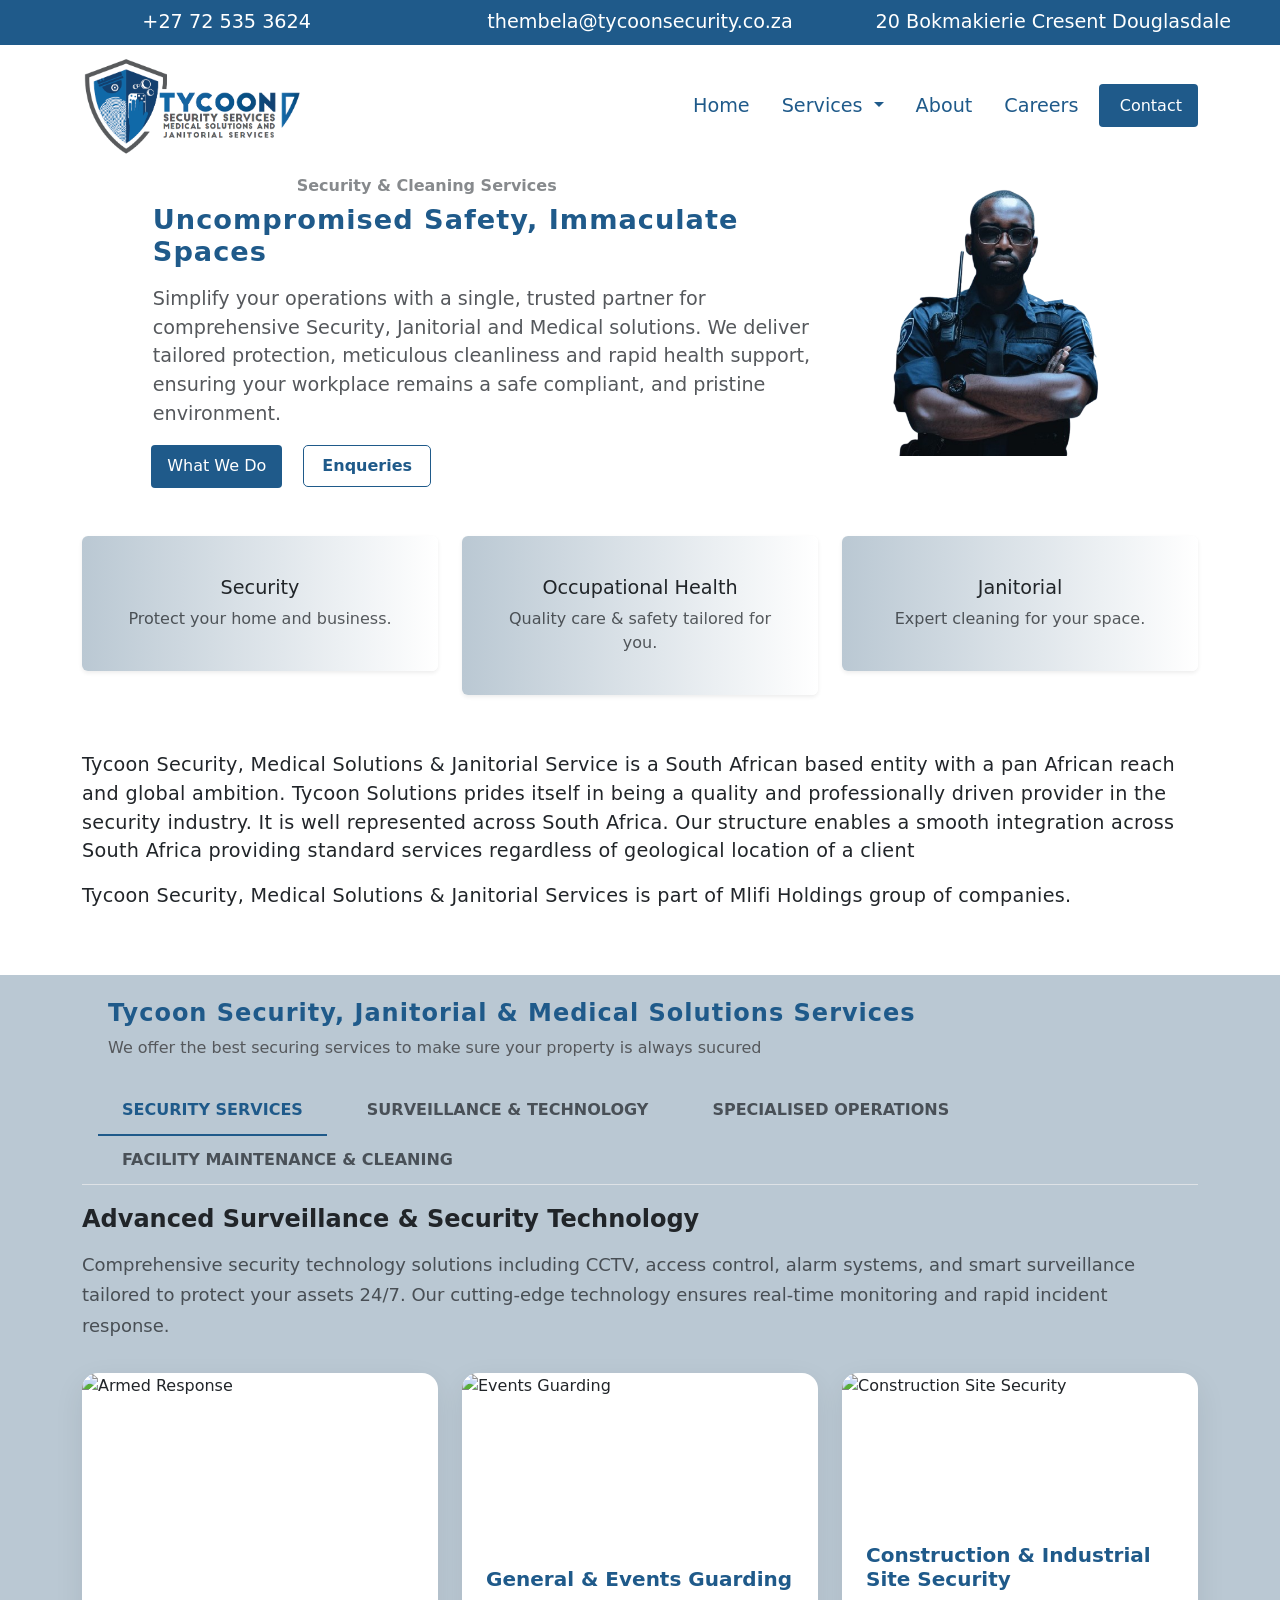
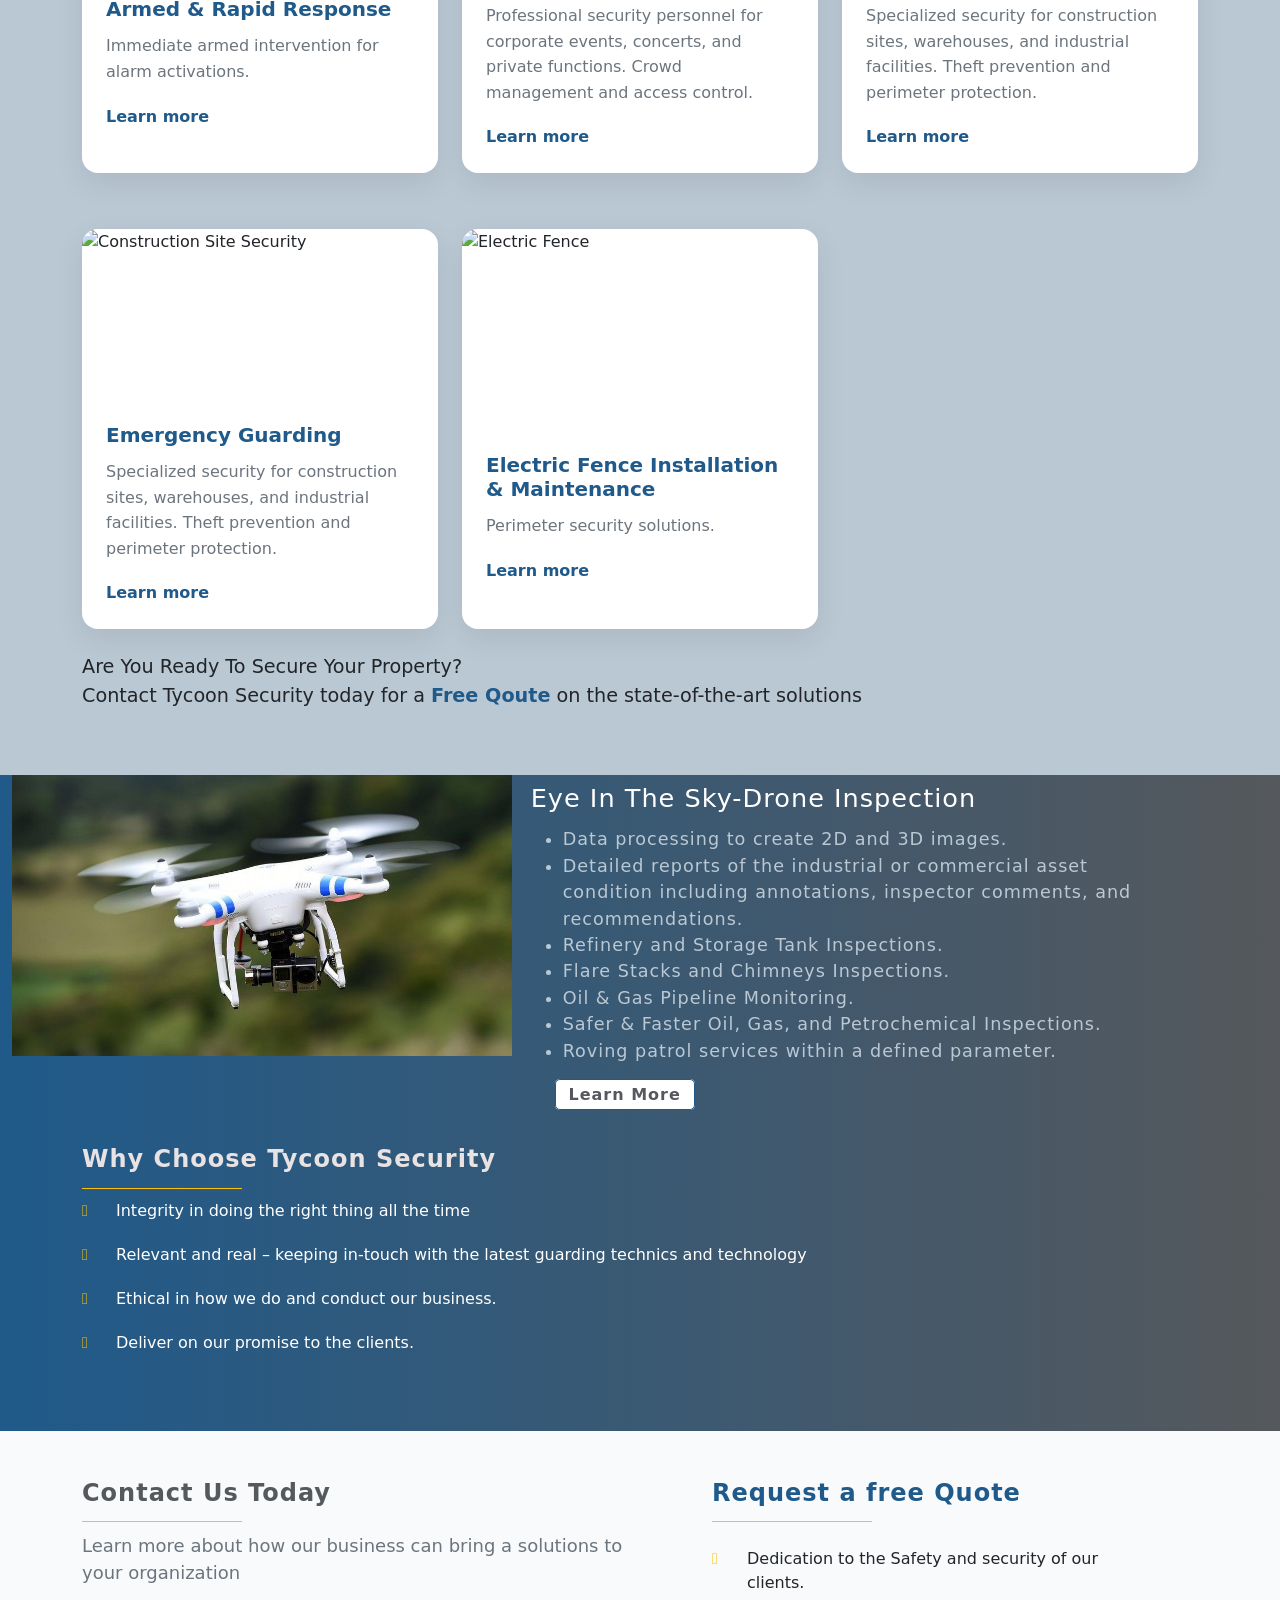
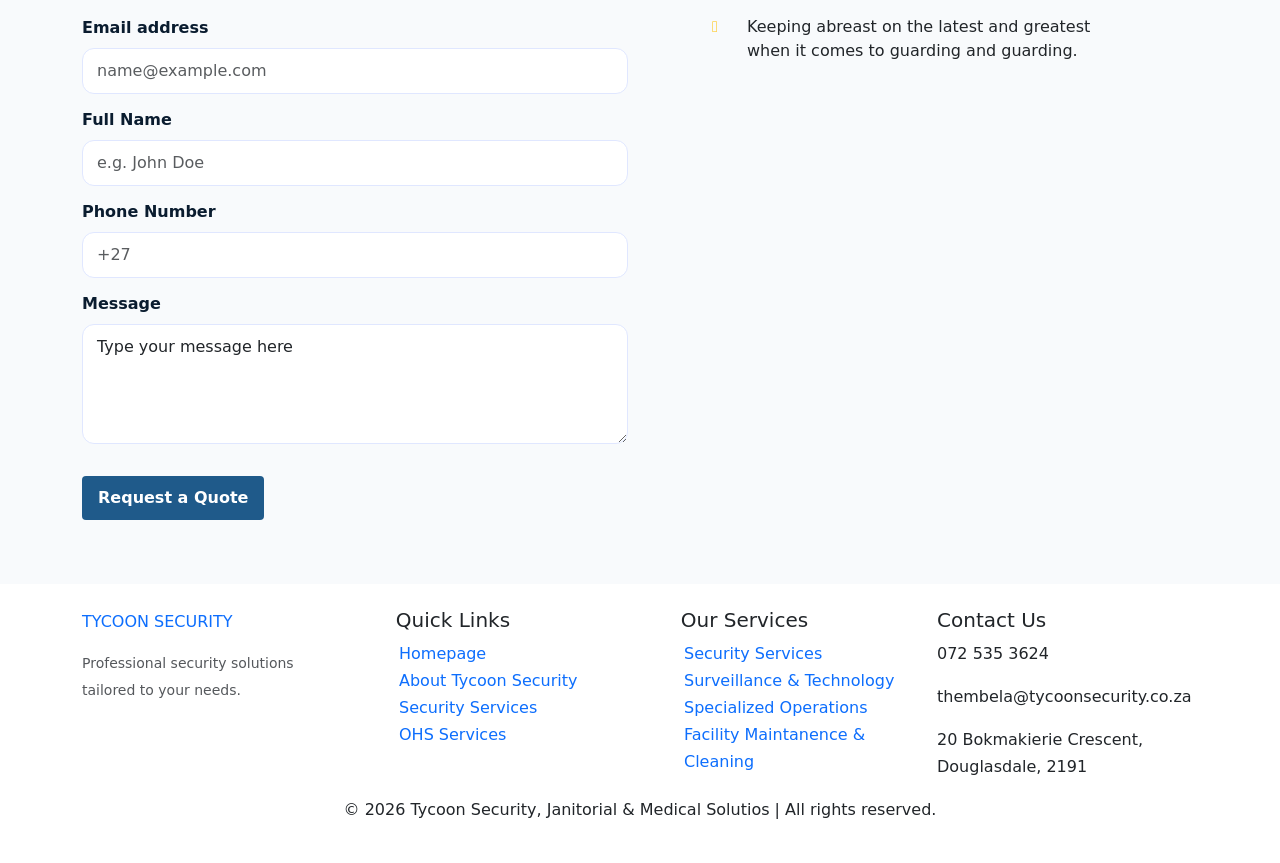
==== index.html @ 2587febc "replaced an icon" ====
<!DOCTYPE html>
<html lang="en">

<head>
    <meta charset="UTF-8">
    <meta name="viewport" content="width=device-width, initial-scale=1.0">
    <!-- BOOTSTRAP CDN -->
    <link href="https://cdn.jsdelivr.net/npm/bootstrap@5.3.8/dist/css/bootstrap.min.css" rel="stylesheet"
        integrity="sha384-sRIl4kxILFvY47J16cr9ZwB07vP4J8+LH7qKQnuqkuIAvNWLzeN8tE5YBujZqJLB" crossorigin="anonymous">
    <!-- FONTAWESOME CDN -->
    <script src="https://kit.fontawesome.com/f35d4106a4.js" crossorigin="anonymous"></script>
    <!-- CUSTOM CSS -->
    <link rel="stylesheet" href="./styles/index.css">
    <link rel="stylesheet" href="./styles/base.css">
    <!-- Favicon -->
    <link rel="icon" type="image/png" href="images/favicon.png">
    <!-- GOOGLE FONTS -->
    <link rel="preconnect" href="https://fonts.googleapis.com">
    <link rel="preconnect" href="https://fonts.gstatic.com" crossorigin>
    <!-- AOS Animation Library -->
    <link href="https://unpkg.com/aos@2.3.1/dist/aos.css" rel="stylesheet">
    <link
        href="https://fonts.googleapis.com/css2?family=Lobster&family=PT+Serif:ital,wght@0,400;0,700;1,400;1,700&family=Playfair+Display:ital,wght@0,400..900;1,400..900&display=swap"
        rel="stylesheet">
    <title>Tycoon Security, Janitorial and Medical Solutions</title>
</head>

<body>
    <!-- CONTACT SECTION -->
    <div class="banner container-fluid py-2 d-none d-md-block">
        <div class="row">
            <div class="col-md-4 contact-column fade-in-up">
                <div class="contact-icon">
                    <i class="fas fa-phone-alt"></i><a href="tel:+27725353624">+27 72 535 3624</a>
                </div>
            </div>

            <div class="col-md-4 contact-column fade-in-up">
                <div class="contact-icon">
                    <i class="fas fa-envelope"></i><a
                        href="mailto:thembela@tycoonsecurity.co.za">thembela@tycoonsecurity.co.za</a>
                </div>
            </div>

            <div class="col-md-4 contact-column fade-in-up">
                <div class="contact-icon">
                    <i class="fas fa-map-marker-alt"></i><a href="#location">20 Bokmakierie Cresent Douglasdale</a>
                </div>
            </div>
        </div>
    </div>

    <!-- Navigation Bar -->
    <nav class="navbar navbar-expand-lg navbar-light bg-white fade-in-up">
        <div class="container">

            <a class="navbar-brand" href="index.html" .323>
                <img src="Logo.png" alt="Company Logo" class="navbar-logo" width="220">
            </a>

            <button class="navbar-toggler" type="button" data-bs-toggle="collapse" data-bs-target="#navbarContent">
                <span class="navbar-toggler-icon"></span>
            </button>

            <div class="collapse navbar-collapse" id="navbarContent">
                <ul class="navbar-nav ms-auto mb-2 mb-lg-0">

                    <li class="nav-item">
                        <a class="nav-link active" href="index.html" style="color:  #1F5A8A;">Home</a>
                    </li>

                    <li class="nav-item dropdown">
                        <a class="nav-link dropdown-toggle" href="#" id="servicesDropdown" role="button"
                            data-bs-toggle="dropdown" aria-expanded="false">
                            Services
                        </a>
                        <ul class="dropdown-menu" aria-labelledby="servicesDropdown">
                            <li><a class="dropdown-item" href="#">Security Services</a></li>
                            <li><a class="dropdown-item" href="#">Surveillance & Technology</a></li>
                            <li><a class="dropdown-item" href="#">Specialized Operations</a></li>
                            <li><a class="dropdown-item" href="#">Facility Maintenance & Cleaning</a></li>
                        </ul>
                    </li>

                    <li class="nav-item">
                        <a class="nav-link" href="about_tycoon.html">About</a>
                    </li>

                    <li class="nav-item">
                        <a class="nav-link" href="careers.html">Careers &nbsp;</a>
                    </li>

                    <li class="nav-item">
                        <a class="btn btn-contact" href="contact.html">&nbsp;Contact</a>
                    </li>
                </ul>
            </div>
        </div>
    </nav>

    <div class="container-fluid hero-container py-2 fade-in-up">
        <div class="row">
            <div class="col-md-8">
                <h6 class="text-center" style="color: #878a8d; font-weight: bold;">Security & Cleaning Services</h6>
                <h1 class="intro">Uncompromised Safety, Immaculate Spaces</h1>
                <p class="hero-para">Simplify your operations with a single, trusted partner for
                    comprehensive
                    Security, Janitorial and
                    Medical solutions. We deliver tailored protection, meticulous cleanliness and rapid health
                    support,
                    ensuring your workplace remains a safe compliant, and pristine environment.</p>
                <div class="hero-btns">
                    <button class="btn btn-contact" id="whatWeDoBtn">What We Do</button>
                    <button class="btn-enqueries" id="enquiriesBtn">Enqueries</button>
                </div>
            </div>
            <div class="col-md-4 hero-img">
                <img src="assets/Security_Guard_2-removebg-preview.png" alt="" width="280">
            </div>
        </div>
    </div>

    <div class="container py-2 fade-in-up">
        <div class="row g-4">

            <!-- Column 1: Security Card -->
            <div class="col-md-4">
                <div class="card text-center p-4 shadow-sm border-0">
                    <div class="card-body">
                        <i class="fas fa-shield-alt fa-1x mb-3"></i>
                        <h4 class="card-title">Security</h4>
                        <p class="card-text text-muted">Protect your home and business.</p>
                    </div>
                </div>
            </div>

            <!-- Column 2: Medical Solutions Card -->
            <div class="col-md-4">
                <div class="card text-center p-4 shadow-sm border-0">
                    <div class="card-body">
                        <i class="fa-solid fa-helmet-safety fa-1x mb-3"></i>
                        <!-- <i class="fas fa-heartbeat fa-1x mb-3"></i> -->
                        <h4 class="card-title">Occupational Health</h4>
                        <p class="card-text text-muted">Quality care & safety tailored for you.</p>
                    </div>
                </div>
            </div>

            <!-- Column 3: Janitorial Card -->
            <div class="col-md-4">
                <div class="card text-center p-4 shadow-sm border-0">
                    <div class="card-body">
                        <i class="fas fa-broom fa-1x mb-3"></i>
                        <h4 class="card-title">Janitorial</h4>
                        <p class="card-text text-muted">Expert cleaning for your space.</p>
                    </div>
                </div>
            </div>
        </div>
    </div>

    <div class="container py-5" data-aos="fade-up" data-aos-delay="100">
        <div class="row">
            <div class="col-md-12">
                <p class="about-tycoon">Tycoon Security, Medical Solutions & Janitorial Service is a South African based
                    entity with a pan African reach and global ambition.
                    Tycoon Solutions prides itself in being a quality and professionally driven provider in the security
                    industry. It is well represented across South Africa. Our structure enables a smooth
                    integration across South Africa providing standard services regardless of geological location of a
                    client
                </p>
                <p class="about-tycoon">Tycoon Security, Medical Solutions & Janitorial Services is part of Mlifi
                    Holdings group of companies.
                </p>
            </div>
        </div>
    </div>

    <section class="container-fluid services py-4" id="services-section">
        <div class="row" data-aos="fade-up">
            <div class="col-md-12">
                <h2 class="service-heading">Tycoon Security, Janitorial & Medical Solutions Services</h2>
                <p class="service-para">We offer the best securing services to make sure your property is always sucured
                </p>
            </div>
        </div>

        <section class="services-section" data-aos="fade-up">
            <div class="container">

                <!-- Horizontal Tabs: 3 Sub-Service Categories -->
                <ul class="nav service-tabs" id="serviceTabs" role="tablist">
                    <li class="nav-item" role="presentation">
                        <button class="nav-link active" id="security-tab" data-bs-toggle="tab"
                            data-bs-target="#security" type="button" role="tab">
                            SECURITY SERVICES
                        </button>
                    </li>
                    <li class="nav-item" role="presentation">
                        <button class="nav-link" id="surveillance-tab" data-bs-toggle="tab"
                            data-bs-target="#surveillance" type="button" role="tab">
                            SURVEILLANCE & TECHNOLOGY
                        </button>
                    </li>
                    <li class="nav-item" role="presentation">
                        <button class="nav-link" id="specialised-tab" data-bs-toggle="tab" data-bs-target="#specialised"
                            type="button" role="tab">
                            SPECIALISED OPERATIONS
                        </button>
                    </li>
                    <li class="nav-item" role="presentation">
                        <button class="nav-link" id="facility-tab" data-bs-toggle="tab" data-bs-target="#facility"
                            type="button" role="tab">
                            FACILITY MAINTENANCE & CLEANING
                        </button>
                    </li>
                </ul>

                <!-- Tab Content -->
                <div class="tab-content" id="serviceTabContent">
                    <!-- SURVEILLANCE & TECHNOLOGY Tab (Active by default) -->
                    <div class="tab-pane fade show active" id="security" role="tabpanel">
                        <!-- General Description of the service category -->
                        <div class="category-description">
                            <h4 class="fw-bold mb-3">Advanced Surveillance & Security Technology</h4>
                            <p class="text-muted mb-0" style="font-size: 18px; line-height: 1.7;">
                                Comprehensive security technology solutions including CCTV, access control,
                                alarm systems, and smart surveillance tailored to protect your assets 24/7.
                                Our cutting-edge technology ensures real-time monitoring and rapid incident response.
                            </p>
                        </div>

                        <!-- 3 Service Cards (as shown in image) -->
                        <div class="row g-4">

                            <!-- Card 1: Armed & Rapid Response -->
                            <div class="col-lg-4 col-md-6">
                                <div class="card service-card">
                                    <div class="card-image-container">
                                        <img src="https://images.unsplash.com/photo-1748950363681-8f1eb9b416f7?q=80&w=387&auto=format&fit=crop&ixlib=rb-4.1.0&ixid=M3wxMjA3fDB8MHxwaG90by1wYWdlfHx8fGVufDB8fHx8fA%3D%3D"
                                            alt="Armed Response">
                                    </div>
                                    <div class="card-body">
                                        <h5 class="card-title">Armed & Rapid Response</h5>
                                        <p class="card-text">
                                            Immediate armed intervention for alarm activations.
                                        </p>
                                        <a href="#" class="learn-more">
                                            Learn more <i class="fas fa-arrow-right"></i>
                                        </a>
                                    </div>
                                </div>
                            </div>

                            <!-- Card 2: General & Events Guarding -->
                            <div class="col-lg-4 col-md-6">
                                <div class="card service-card">
                                    <div class="card-image-container">
                                        <img src="https://images.unsplash.com/photo-1652739758426-56a564265f9e?q=80&w=363&auto=format&fit=crop&ixlib=rb-4.1.0&ixid=M3wxMjA3fDB8MHxwaG90by1wYWdlfHx8fGVufDB8fHx8fA%3D%3D"
                                            alt="Events Guarding">
                                    </div>
                                    <div class="card-body">
                                        <h5 class="card-title">General & Events Guarding</h5>
                                        <p class="card-text">
                                            Professional security personnel for corporate events, concerts, and private
                                            functions.
                                            Crowd management and access control.
                                        </p>
                                        <a href="#" class="learn-more">
                                            Learn more <i class="fas fa-arrow-right"></i>
                                        </a>
                                    </div>
                                </div>
                            </div>

                            <!-- Card 3: Construction & Industrial Site Security -->
                            <div class="col-lg-4 col-md-6">
                                <div class="card service-card">
                                    <div class="card-image-container">
                                        <img src="https://images.unsplash.com/photo-1575261569688-399dd464cd13?q=80&w=387&auto=format&fit=crop&ixlib=rb-4.1.0&ixid=M3wxMjA3fDB8MHxwaG90by1wYWdlfHx8fGVufDB8fHx8fA%3D%3D"
                                            alt="Construction Site Security">
                                    </div>
                                    <div class="card-body">
                                        <h5 class="card-title">Construction & Industrial Site Security</h5>
                                        <p class="card-text">
                                            Specialized security for construction sites, warehouses, and industrial
                                            facilities.
                                            Theft prevention and perimeter protection.
                                        </p>
                                        <a href="#" class="learn-more">
                                            Learn more <i class="fas fa-arrow-right"></i>
                                        </a>
                                    </div>
                                </div>
                            </div>

                            <!-- Card 4: Emergency Guarding -->
                            <div class="col-lg-4 col-md-6">
                                <div class="card service-card">
                                    <div class="card-image-container">
                                        <img src="https://img.freepik.com/premium-photo/red-blue-light-flasher_220873-3074.jpg?semt=ais_hybrid&w=740&q=80"
                                            alt="Construction Site Security">
                                    </div>
                                    <div class="card-body">
                                        <h5 class="card-title">Emergency Guarding</h5>
                                        <p class="card-text">
                                            Specialized security for construction sites, warehouses, and industrial
                                            facilities.
                                            Theft prevention and perimeter protection.
                                        </p>
                                        <a href="#" class="learn-more">
                                            Learn more <i class="fas fa-arrow-right"></i>
                                        </a>
                                    </div>
                                </div>
                            </div>

                            <!-- Card 5: Electric Fence Installation & Maintenance -->
                            <div class="col-lg-4 col-md-6">
                                <div class="card service-card">
                                    <div class="card-image-container">
                                        <img src="https://encrypted-tbn0.gstatic.com/images?q=tbn:ANd9GcQBm0jz9KQOl6w1R0CcCvEzldK9itlHrduW3g&s"
                                            alt="Electric Fence">
                                    </div>
                                    <div class="card-body">
                                        <h5 class="card-title">Electric Fence Installation & Maintenance</h5>
                                        <p class="card-text">
                                            Perimeter security solutions.
                                        </p>
                                        <a href="#" class="learn-more">
                                            Learn more <i class="fas fa-arrow-right"></i>
                                        </a>
                                    </div>
                                </div>
                            </div>

                        </div>
                    </div>

                    <!-- SURVEILLANCE & TECHNOLOGY Tab -->
                    <div class="tab-pane fade" id="surveillance" role="tabpanel">

                        <!-- General Description of the service category -->
                        <div class="category-description">
                            <h4 class="fw-bold mb-3">Advanced Surveillance & Security Technology</h4>
                            <p class="text-muted mb-0" style="font-size: 18px; line-height: 1.7;">
                                Comprehensive security technology solutions including CCTV, access control,
                                alarm systems, and smart surveillance tailored to protect your assets 24/7.
                                Our cutting-edge technology ensures real-time monitoring and rapid incident response.
                            </p>
                        </div>

                        <!-- Service Cards -->
                        <div class="row g-4 py-4">

                            <!-- Card 1: CCTV Inspection -->
                            <div class="col-lg-4 col-md-6">
                                <div class="card service-card">
                                    <div class="card-image-container">
                                        <img src="https://images.unsplash.com/photo-1708807472445-d33589e6b090?q=80&w=774&auto=format&fit=crop&ixlib=rb-4.1.0&ixid=M3wxMjA3fDB8MHxwaG90by1wYWdlfHx8fGVufDB8fHx8fA%3D%3D"
                                            alt="CCTV Inspection">
                                    </div>
                                    <div class="card-body">
                                        <h5 class="card-title">CCTV Inspection & Monitoring</h5>
                                        <p class="card-text">
                                            Live camera oversight and system audits.
                                        </p>
                                        <a href="#" class="learn-more">
                                            Learn more <i class="fas fa-arrow-right"></i>
                                        </a>
                                    </div>
                                </div>
                            </div>
                        </div>
                    </div>

                    <!-- SPECIALISED OPERATIONS Tab -->
                    <div class="tab-pane fade" id="specialised" role="tabpanel">
                        <div class="category-description">
                            <h4 class="fw-bold mb-3">Specialised Operations & Tactical Solutions</h4>
                            <p class="text-muted mb-0" style="font-size: 18px; line-height: 1.7;">
                                Highly trained tactical teams for high-risk environments, VIP protection,
                                and specialized security operations. Discreet, professional, and fully equipped.
                            </p>
                        </div>
                        <div class="row g-4">
                            <div class="col-lg-4 col-md-6">
                                <div class="card service-card">
                                    <div class="card-image-container">
                                        <img src="https://www.heavyhaulers.com/images/stock/pilot-car-2.webp"
                                            alt="VIP Protection">
                                    </div>
                                    <div class="card-body">
                                        <h5 class="card-title">Escort & Truck Escorts</h5>
                                        <p class="card-text">
                                            Secure transportation of assets or high-value goods.
                                        </p>
                                        <a href="#" class="learn-more">Learn more <i class="fas fa-arrow-right"></i></a>
                                    </div>
                                </div>
                            </div>
                            <div class="col-lg-4 col-md-6">
                                <div class="card service-card">
                                    <div class="card-image-container">
                                        <img src="https://cleanmanagement.com/wp-content/uploads/2019/09/spill-cleanups.jpg"
                                            alt="K9 Units">
                                    </div>
                                    <div class="card-body">
                                        <h5 class="card-title">Hazardous / Chemical Spills</h5>
                                        <p class="card-text">
                                            Containment, removal, and decontamination.
                                        </p>
                                        <a href="#" class="learn-more">Learn more <i class="fas fa-arrow-right"></i></a>
                                    </div>
                                </div>
                            </div>
                        </div>
                    </div>

                    <!-- FACILITY MAINTENANCE & CLEANING Tab -->
                    <div class="tab-pane fade" id="facility" role="tabpanel">
                        <div class="category-description">
                            <h4 class="fw-bold mb-3">Facility Maintenance & Cleaning</h4>
                            <p class="text-muted mb-0" style="font-size: 18px; line-height: 1.7;">
                                Complete facility management solutions including janitorial services, deep cleaning,
                                and preventive maintenance for commercial and industrial properties.
                            </p>
                        </div>
                        <div class="row g-4">
                            <div class="col-lg-4 col-md-6">
                                <div class="card service-card">
                                    <div class="card-image-container">
                                        <img src="https://5.imimg.com/data5/SELLER/Default/2023/9/341314717/UC/VR/KX/77960970/industrial-deep-cleaning-services.jpg"
                                            alt="Industrial Cleaning">
                                    </div>
                                    <div class="card-body">
                                        <h5 class="card-title">Industrial Deep Cleaning</h5>
                                        <p class="card-text">
                                            Heavy-duty cleaning for factories, warehouses, and industrial facilities.
                                        </p>
                                        <a href="#" class="learn-more">Learn more <i class="fas fa-arrow-right"></i></a>
                                    </div>
                                </div>
                            </div>
                            <div class="col-lg-4 col-md-6">
                                <div class="card service-card">
                                    <div class="card-image-container">
                                        <img src="https://tempstaffinginc.com/wp-content/uploads/2023/11/hire-a-janitor.jpg"
                                            alt="Office Cleaning">
                                    </div>
                                    <div class="card-body">
                                        <h5 class="card-title">General Janitorial</h5>
                                        <p class="card-text">
                                            Daily and weekly cleaning services for corporate offices and retail spaces.
                                        </p>
                                        <a href="#" class="learn-more">Learn more <i class="fas fa-arrow-right"></i></a>
                                    </div>
                                </div>
                            </div>
                            <div class="col-lg-4 col-md-6">
                                <div class="card service-card">
                                    <div class="card-image-container">
                                        <img src="https://meticulositycleaning.com/wp-content/uploads/2026/01/What-Does-Post-Construction-Cleaning-Include.webp"
                                            alt="Hygiene Services">
                                    </div>
                                    <div class="card-body">
                                        <h5 class="card-title">Post-Construction Cleaning</h5>
                                        <p class="card-text">
                                            Deep cleaning after building/renovation
                                        </p>
                                        <a href="#" class="learn-more">Learn more <i class="fas fa-arrow-right"></i></a>
                                    </div>
                                </div>
                            </div>
                        </div>
                    </div>
                </div>

            </div>
        </section>

        <div class="container py-4" style="font-size: 1.2rem;" >
            <p>Are You Ready To Secure Your Property? <br>
                Contact Tycoon Security today for a <span style="color: #1F5A8A; font-weight: bold;">Free Qoute</span>
                on the state-of-the-art solutions </p>
        </div>
    </section>

    <section class="container-fluid drone-container">
        <div class="row" data-aos="fade-up" data-aos-delay="100">
            <div class="col-md-4">
                <div class="service-image">
                    <img class="" src="assets/Drone.jpg" alt="Drone Image" width="500">
                </div>
            </div>
            <div class="col-md-8 px-5">
                <div class="service-outline px-5 m-2">
                    <h1 class="drone-title">Eye In The Sky-Drone Inspection</h1>

                    <ul class="drone-list">
                        <li>Data processing to create 2D and 3D images.</li>
                        <li>Detailed reports of the industrial or commercial asset condition including annotations,
                            inspector comments, and recommendations.</li>
                        <li>Refinery and Storage Tank Inspections.</li>
                        <li>Flare Stacks and Chimneys Inspections.</li>
                        <li>Oil & Gas Pipeline Monitoring.</li>
                        <li>Safer & Faster Oil, Gas, and Petrochemical Inspections.</li>
                        <li>Roving patrol services within a defined parameter.</li>
                    </ul>
                </div>
                <a class="drone-btn" href="">Learn More</a>
            </div>
        </div>

        <div class="container">
            <div class="why-choose-section" data-aos="fade-up" data-aos-delay="200">
                <h2 class="section-title" style="color: #e9e2e2;">Why Choose Tycoon Security</h2>

                <ul class="values-list">
                    <!-- Item 1: Integrity -->
                    <li class="value-item">
                        <div class="value-title">Integrity in doing the right thing all the time</div>
                        <!-- <div class="value-title">
                            Relevant and real – keeping in-touch with the latest guarding technics and technology
                        </div> -->
                    </li>

                    <li class="value-item">
                        <div class="value-title">Relevant and real – keeping in-touch with the latest guarding technics
                            and technology</div>
                        <!-- <div class="value-title">
                            Relevant and real – keeping in-touch with the latest guarding technics and technology
                        </div> -->
                    </li>

                    <!-- Item 2: Ethical + Deliver on promise -->
                    <li class="value-item">
                        <div class="value-title">Ethical in how we do and conduct our business.</div>
                        <!-- <div class="value-description">
                            Deliver on our promise to the clients.
                        </div> -->
                    </li>

                    <li class="value-item">
                        <div class="value-title"> Deliver on our promise to the clients.</div>
                        <!-- <div class="value-description">
                            Deliver on our promise to the clients.
                        </div> -->
                    </li>
                </ul>
            </div>
        </div>
    </section>

    <section class="contact-section py-5" id="contact-section">
        <div class="container">
            <div class="row g-4" data-aos="fade-up" data-aos-delay="200">

                <!-- LEFT COLUMN: Contact Form -->
                <div class="col-lg-6">
                    <div class="contact-card">
                        <h2 class="section-title">Contact Us Today</h2>
                        <p class="sub-heading">Learn more about how our business can bring a solutions to your
                            organization</p>

                        <form>
                            <!-- Email Address -->
                            <div>
                                <label class="form-label">Email address</label>
                                <input type="email" class="form-control" placeholder="name@example.com" value="">
                            </div>

                            <!-- Full Name -->
                            <div>
                                <label class="form-label">Full Name</label>
                                <input type="text" class="form-control" placeholder="e.g. John Doe">
                            </div>

                            <!-- Phone Number -->
                            <div>
                                <label class="form-label">Phone Number</label>
                                <input type="tel" class="form-control" placeholder="+27">
                            </div>

                            <!-- Message -->
                            <div>
                                <label class="form-label">Message</label>
                                <textarea class="form-control"
                                    placeholder="Type your message here">Type your message here</textarea>
                            </div>
                            <a class="quote-btn btn btn-primary" href="http://" target="_blank"
                                rel="noopener noreferrer">Request a Quote</a>
                        </form>
                    </div>
                </div>

                <!-- RIGHT COLUMN: Request a Free Quote -->
                <div class="col-lg-6" id="location">
                    <div class="quote-card">
                        <h2 class="section-title">Request a free Quote</h2>

                        <ul class="quote-list">
                            <li>Dedication to the Safety and security of our clients.</li>
                            <li>Keeping abreast on the latest and greatest when it comes to guarding and guarding.</li>
                        </ul>
                        <div class="business-location container">
                            <iframe
                                src="https://www.google.com/maps/embed?pb=!1m18!1m12!1m3!1d706.110223464208!2d27.99163196658649!3d-26.02838363175447!2m3!1f0!2f0!3f0!3m2!1i1024!2i768!4f13.1!3m3!1m2!1s0x1e9576990386797f%3A0x3a4f36574d954bfb!2s20%20Bokmakierie%20Cres%2C%20Fourways%2C%20Sandton%2C%202055!5e0!3m2!1sen!2sza!4v1770997784667!5m2!1sen!2sza"
                                width="400" height="400" style="border:0;" allowfullscreen="" loading="lazy"
                                referrerpolicy="no-referrer-when-downgrade"></iframe>
                        </div>
                    </div>
                </div>

            </div>
        </div>
    </section>
    
<!-- Back To Top Button -->
    <button id="backToTop" class="back-to-top-btn" aria-label="Back to top">
        <svg class="progress-ring" width="50" height="50">
            <circle class="progress-ring__circle" stroke="#c49a2b" stroke-width="3" fill="transparent" r="22" cx="25"
                cy="25" />
        </svg>
        <i class="fas fa-arrow-up"></i>
    </button>

    <!-- Footer Section -->
    <footer class="footer">
        <div class="container py-4">
            <div class="row gy-5">

                <!-- Column 1: Logo + Social Icons -->
                <div class="col-lg-3 col-md-6">
                    <a href="#" class="footer-logo">TYCOON <span>SECURITY</span></a>
                    <p style="color: #55585C; margin-top: 15px; font-size: 14px;">
                        Professional security solutions tailored to your needs.
                    </p>
                    <div class="social-icons">
                        <a href="#"><i class="fab fa-facebook-f"></i></a>&nbsp;
                        <a href="#"><i class="fab fa-twitter"></i></a>&nbsp;&nbsp;
                        <a href="#"><i class="fab fa-linkedin-in"></i></a>&nbsp;&nbsp;
                        <a href="#"><i class="fab fa-instagram"></i></a>&nbsp;
                    </div>
                </div>

                <!-- Column 2: Quick Links -->
                <div class="col-lg-3 col-md-6">
                    <h5 class="footer-heading" style="padding-left: 1.8rem;">Quick Links</h5>
                    <ul class="footer-links">
                        <li><a href="index.html">Homepage</a></li>
                        <li><a href="about_tycoon.html">About Tycoon Security</a></li>
                        <li><a href="#">Security Services</a></li>
                        <li><a href="#">OHS Services</a></li>
                    </ul>
                </div>

                <!-- Column 3: Our Services -->
                <div class="col-lg-3 col-md-6">
                    <h5 class="footer-heading" style="padding-left: 1.8rem;">Our Services</h5>
                    <ul class="footer-links">
                        <li><a href="#">Security Services</a></li>
                        <li><a href="#">Surveillance & Technology</a></li>
                        <li><a href="#">Specialized Operations</a></li>
                        <li><a href="#">Facility Maintanence & Cleaning</a></li>
                    </ul>
                </div>

                <!-- Column 4: Contact Us -->
                <div class="col-lg-3 col-md-6">
                    <h5 class="footer-heading">Contact Us</h5>
                    <div class="contact-info">
                        <p><i class="fas fa-phone-alt"></i> 072 535 3624</p>
                        <p><i class="fas fa-envelope"></i> thembela@tycoonsecurity.co.za</p>
                        <p><i class="fas fa-map-marker-alt"></i> 20 Bokmakierie Crescent,<br>Douglasdale, 2191</p>
                    </div>
                </div>

            </div>

            <!-- Footer Bottom -->
            <div class="footer-bottom text-center">
                <p>&copy; 2026 Tycoon Security, Janitorial & Medical Solutios | All rights reserved.</p>
            </div>
        </div>
    </footer>

    <!-- BOOTSTRAP CDN SCRIPT -->
    <script src="https://cdn.jsdelivr.net/npm/bootstrap@5.3.8/dist/js/bootstrap.bundle.min.js"
        integrity="sha384-FKyoEForCGlyvwx9Hj09JcYn3nv7wiPVlz7YYwJrWVcXK/BmnVDxM+D2scQbITxI"
        crossorigin="anonymous"></script>
    <!-- Bootstrap & AOS Scripts -->
    <script src="https://cdn.jsdelivr.net/npm/[email protected]/dist/js/bootstrap.bundle.min.js"></script>
    <script src="https://unpkg.com/aos@2.3.1/dist/aos.js"></script>

    <script>
        // Initialize AOS animations
        AOS.init({
            duration: 800,
            once: true,
            offset: 50
        });

        document.getElementById('whatWeDoBtn').addEventListener('click', function () {
            document.getElementById('services-section').scrollIntoView({
                behavior: 'smooth'
            });
        });

        document.getElementById('enquiriesBtn').addEventListener('click', function () {
            document.getElementById('contact-section').scrollIntoView({
                behavior: 'smooth'
            });
        });

        const backToTopBtn = document.getElementById('backToTop');
        const circle = document.querySelector('.progress-ring__circle');
        const circumference = 2 * Math.PI * 22; // 138.23

        window.addEventListener('scroll', function () {
            const scrollPosition = window.scrollY;
            const pageHeight = document.documentElement.scrollHeight - window.innerHeight;
            const scrollPercentage = scrollPosition / pageHeight;

            if (window.scrollY > 500) {
                backToTopBtn.classList.add('show');
            } else {
                backToTopBtn.classList.remove('show');
            }

            // Update progress ring
            const offset = circumference - (scrollPercentage * circumference);
            circle.style.strokeDashoffset = offset;
        });

        backToTopBtn.addEventListener('click', function () {
            window.scrollTo({
                top: 0,
                behavior: 'smooth'
            });
        });

        // Initialize
        circle.style.strokeDasharray = circumference;
        circle.style.strokeDashoffset = circumference;
    </script>
</body>


</html>
---- styles/index.css ----
:root {
    --primary-color: #1F5A8A;
    --secondary-color: #BAC8D3;
    --tertiary-color: #55585C;
    --text-color: #FFF;
}
/* Animations */
[data-aos] {
    pointer-events: none;
}

[data-aos].aos-animate {
    pointer-events: auto;
}

/* HERO SECTION */
.intro {
    font-size: 1.7rem;
    font-weight: bold;
}
.hero-container {
    background-image: url("https://acessecurity.co.za/");
    background-size: cover;
    background-position: center;
    background-repeat: no-repeat;
}

.hero-para {
    font-size: 1.2rem;
    margin-top: 1rem;
    margin-left: 8.8rem;
    color: var(--tertiary-color);
    text-align: left;
}
.intro {
    margin-left: 8.8rem;
}

@media (max-width: 768px) {
    .intro {
        margin-left: 0;
    }
    .hero-para {
        margin-left: 0;
    }
    .hero-img {
        display: none;
    }
}

.hero-btns {
    margin-left: 8.7rem;
}


.btn:hover {
    color: var(--primary-color);
    background-color: var(--text-color);
    border: var(--primary-color) 1px solid;
}

.btn-enqueries {
    background-color: transparent;
    color: var(--primary-color);
    border: var(--primary-color) 1px solid;
    padding: 8px 18px;
    border-radius: 5px;
    cursor: pointer;
    margin-left: 1rem;
    font-weight: bold;
}

.btn-enqueries:hover {
    background-color: var(--primary-color);
    color: var(--text-color);
}

.card {
    margin-top: 2rem;
    background: linear-gradient(to right, var(--secondary-color), var(--text-color));
    width: auto;
}

.card-title {
    font-size: 1.2rem;
}

.about-tycoon {
    letter-spacing: 0.3px;
    font-size: 1.2rem;
}

/* SERVICES */
.services {
    background: var(--secondary-color);
}

.service-heading {
    margin-left: 6rem;
    font-size: 1.5rem;
    color: var(--primary-color);
    font-weight: bold;
}

.service-para {
    margin-left: 6rem;
    font-size: 1rem;
    color: var(--tertiary-color);
}

.services-section {
    /* background-color: #f8fafc; */
    /* padding: 80px 0; */
}

/* Custom Tabs Styling */
.service-tabs {
    border-bottom: 1px solid #dee2e6;
    margin: 10px 0 20px;
    padding-bottom: 0;
}

.service-tabs .nav-link {
    color: #495057;
    font-weight: 600;
    padding: 12px 24px;
    border: none;
    position: relative;
    background: transparent;
    font-size: 16px;
}

.service-tabs .nav-link.active {
    color: var(--primary-color);
    background: transparent;
    border-bottom: 2px solid var(--primary-color);
}

.service-tabs .nav-link:hover {
    color: var(--primary-color);
    border-bottom: 2px solid var(--primary-color);
}

/* Service Cards */
.service-card {
    max-height: 25rem;
    border: none;
    border-radius: 16px;
    overflow: hidden;
    box-shadow: 0 10px 30px rgba(0, 0, 0, 0.08);
    transition: all 0.3s ease;
    height: 100%;
    background: white;
}

.service-card:hover {
    transform: translateY(-8px);
    box-shadow: 0 15px 40px rgba(13, 110, 253, 0.15);
}

.card-image-container {
    height: 200px;
    max-height: 200px;
    overflow: hidden;
    position: relative;
}

.card-image-container img {
    width: 100%;
    height: 100%;
    object-fit: cover;
    transition: transform 0.5s ease;
}

.service-card:hover .card-image-container img {
    transform: scale(1.05);
}

.service-card .card-body {
    padding: 24px;
}

.service-card .card-title {
    font-size: 20px;
    font-weight: 700;
    color: var(--primary-color);
    margin-bottom: 12px;
}

.service-card .card-text {
    color: #6c757d;
    line-height: 1.6;
    margin-bottom: 20px;
}

.learn-more {
    color: var(--primary-color);
    font-weight: 600;
    text-decoration: none;
    display: inline-flex;
    align-items: center;
    gap: 8px;
}

.learn-more:hover {
    color: var(--primary-color);
    gap: 12px;
}

.learn-more i {
    font-size: 14px;
}

/* Responsive adjustments */
@media (max-width: 768px) {
    .main-title {
        font-size: 32px;
    }

    .service-tabs .nav-link {
        padding: 10px 16px;
        font-size: 14px;
    }
}

/* Eye In The Sky Section */
.drone-title {
    font-size: 1.6rem;
    color: var(--text-color);
}

.drone-list {
    list-style: disc;
    font-size: 1.1rem;
    color: var(--secondary-color);
    letter-spacing: 1px;
    margin-bottom: 1.2rem;
}

.drone-container {
    background: linear-gradient(to right, var(--primary-color), var(--tertiary-color));
    padding-bottom: 1.1rem;
}

.drone-btn {
    margin-left: 5rem;
    background: var(--text-color);
    border: 1px solid var(--primary-color);
    padding: 0.3rem 0.8rem;
    border-radius: 5px;
    font-weight: 600;
    letter-spacing: 1px;
    color: var(--tertiary-color);
}

.why-choose-section {
    /* color: var(--tertiary-color); */
    padding: 30px 0;
    margin: 8px 0;
}

.section-title {
    font-size: 1.2rem;
    font-weight: 600;
    margin-bottom: 20px;
    position: relative;
    padding-bottom: 15px;
}

.section-title::after {
    content: '';
    position: absolute;
    bottom: 0;
    left: 0;
    width: 160px;
    height: 1px;
    background-color: #ffc107;
}

.values-list {
    list-style: none;
    padding: 0;
}

.value-item {
    margin-bottom: 20px;
    padding-left: 34px;
    position: relative;
}

.value-item::before {
    content: '\f00c';
    font-family: 'Font Awesome 6 Free';
    font-weight: 600;
    position: absolute;
    left: 0;
    top: 0;
    color: #ffc107;
    font-size: 16px;
}

.value-title {
    font-size: 16px;
    color: var(--text-color);
}

/* .value-description {
    color: #cbd5e0;
    line-height: 1.4;
    font-size: 16px;
} */

@media (max-width: 768px) {
    .why-choose-section {
        padding: 30px;
    }

    .section-title {
        font-size: 32px;
    }
}

/* CONTACT SECTION */
.contact-section {
    /* padding: 80px 0; */
    background-color: #f8fafc;
}

.contact-card {
    height: 100%;
}

.quote-card {
    padding: 0 60px;
    height: 100%;
}

.section-title {
    font-size: 24px;
    font-weight: 700;
    margin-bottom: 10px;
    color: var(--tertiary-color)
}

.quote-card .section-title {
    color: var(--primary-color);
    margin-bottom: 10px;
}

.sub-heading {
    font-size: 18px;
    color: #6c757d;
    margin-bottom: 30px;
}

/* Form Styles */
.form-label {
    font-weight: 600;
    color: #0a1c2f;
    margin-bottom: 8px;
}

.form-control,
.form-select {
    border: 1px solid #e0e7ff;
    border-radius: 12px;
    padding: 10px 14px;
    margin-bottom: 14px;
    transition: all 0.3s ease;
}

.form-control:focus,
.form-select:focus {
    border-color: #0d6efd;
    box-shadow: 0 0 0 4px rgba(13, 110, 253, 0.1);
}

textarea.form-control {
    min-height: 120px;
    margin-bottom: 2rem;
}

/* Quote List Styles */
.quote-list {
    list-style: none;
    padding: 0;
    margin: 15px 0;
}

.quote-list li {
    padding: 10px 0;
    padding-left: 35px;
    position: relative;
    font-size: 16px;
}

.quote-list li:last-child {
    border-bottom: none;
}

.quote-list li::before {
    content: '\f00c';
    font-family: 'Font Awesome 6 Free';
    font-weight: 900;
    position: absolute;
    left: 0;
    color: #ffc107;
}

.quote-btn {
    margin-bottom: 1rem;
    font-weight: 600;
}

@media (max-width: 768px) {
    .contact-section {
        padding: 40px 0;
    }

    .contact-card,
    .quote-card {
        padding: 30px;
    }
}

.back-to-top-btn {
    position: fixed;
    bottom: 30px;
    right: 30px;
    width: 50px;
    height: 50px;
    border-radius: 50%;
    background: #0a1c2f;
    color: white;
    border: none;
    cursor: pointer;
    display: none;
    align-items: center;
    justify-content: center;
    font-size: 20px;
    box-shadow: 0 4px 15px rgba(0, 0, 0, 0.2);
    transition: all 0.3s ease;
    z-index: 1000;
    /* position: relative; */
}

.back-to-top-btn .progress-ring {
    position: absolute;
    top: 0;
    left: 0;
    transform: rotate(-90deg);
}

.back-to-top-btn .progress-ring__circle {
    transition: stroke-dashoffset 0.3s;
    stroke-dasharray: 138;
    /* 2 * π * 22 ≈ 138 */
    stroke-dashoffset: 138;
}

.back-to-top-btn.show {
    display: flex;
}

.back-to-top-btn:hover {
    background: #c49a2b;
    transform: translateY(-3px);
    box-shadow: 0 6px 20px rgba(196, 154, 43, 0.3);
}

.back-to-top-btn i {
    position: relative;
    z-index: 2;
}
---- styles/base.css ----
/*

Styles for Navigation & Footer Section

*/

:root {
    --primary-color: #1F5A8A;
    --secondary-color: #BAC8D3;
    --tertiary-color: #55585C;
    --text-color: #FFF;
}

* {
    scrollbar-color: var(--primary-color);
    scroll-behavior: smooth;
    box-sizing: border-box;
    padding: 0;
    margin: 0;
}

.lobster-regular {
    font-family: "Lobster", sans-serif;
    font-weight: 400;
    font-style: normal;
}


/* ANIMATIONS */
/* Fade-In */
@keyframes fadeIn {
    from {
        opacity: 0;
    }

    to {
        opacity: 1;
    }
}

/* Fade-In and Slide-Up */
@keyframes fadeInUp {
    from {
        opacity: 0;
        transform: translateY(30px);
    }

    to {
        opacity: 1;
        transform: translateY(0);
    }
}

/* Animation Trigger */
.fade-in {
    opacity: 0;
    animation: fadeIn 1.5s ease forwards;
}

.fade-in-up {
    opacity: 0;
    animation: fadeInUp 1.5s ease forwards;
    animation-delay: 0.2s;
}

a {
    text-decoration: none;
}

h1 {
    color: var(--primary-color);
    letter-spacing: 1px;
    margin-bottom: 0.8rem;
}

h2 {
    color: var(--secondary-text-color);
    letter-spacing: 1px;
}

.banner {
    background-color: var(--primary-color);
    color: var(--text-color);
    padding: 2rem;
    text-align: center;
} 
.navbar {
    position: relative;
    z-index: 1030 !important;
}

.dropdown-menu {
    background: #1F5A8A;
    z-index: 1040 !important;
}

.dropdown-menu li a{
    color: var(--text-color);
}

.contact-icon {
    font-size: 1.2rem;
}

.contact-icon>a {
    color: var(--text-color);
    margin: 0 0.5rem;
}

.nav-link {
    font-size: 1.2rem;
    color: var(--primary-color);
    margin-left: 1rem;
}

.btn {
    background-color: var(--primary-color);
    color: var(--text-color);
    padding: 0.6rem 1rem;
    border: none;
    border-radius: 4px;
    cursor: pointer;
}

.social-icons {
    font-size: 1.2rem;
}

footer {
    line-height: 1.7rem;
}
footer ul {
    list-style: none;
}
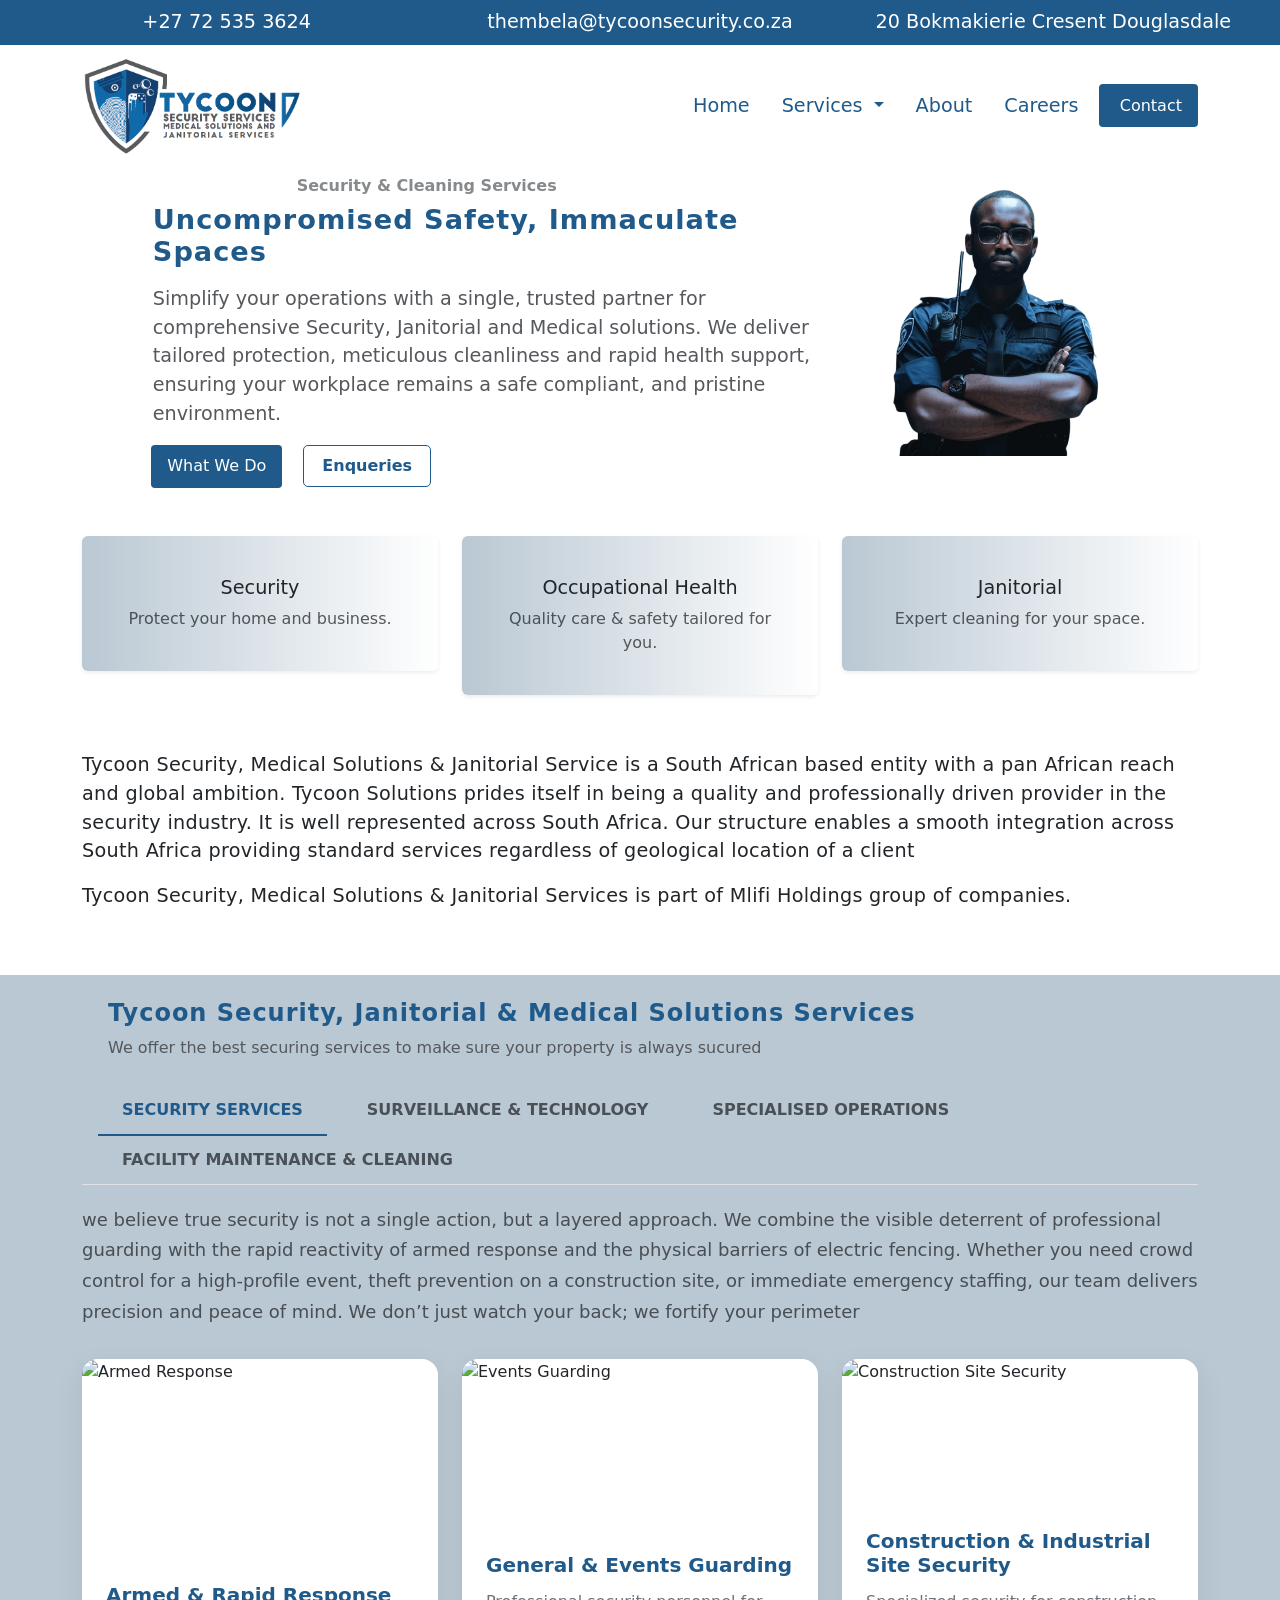
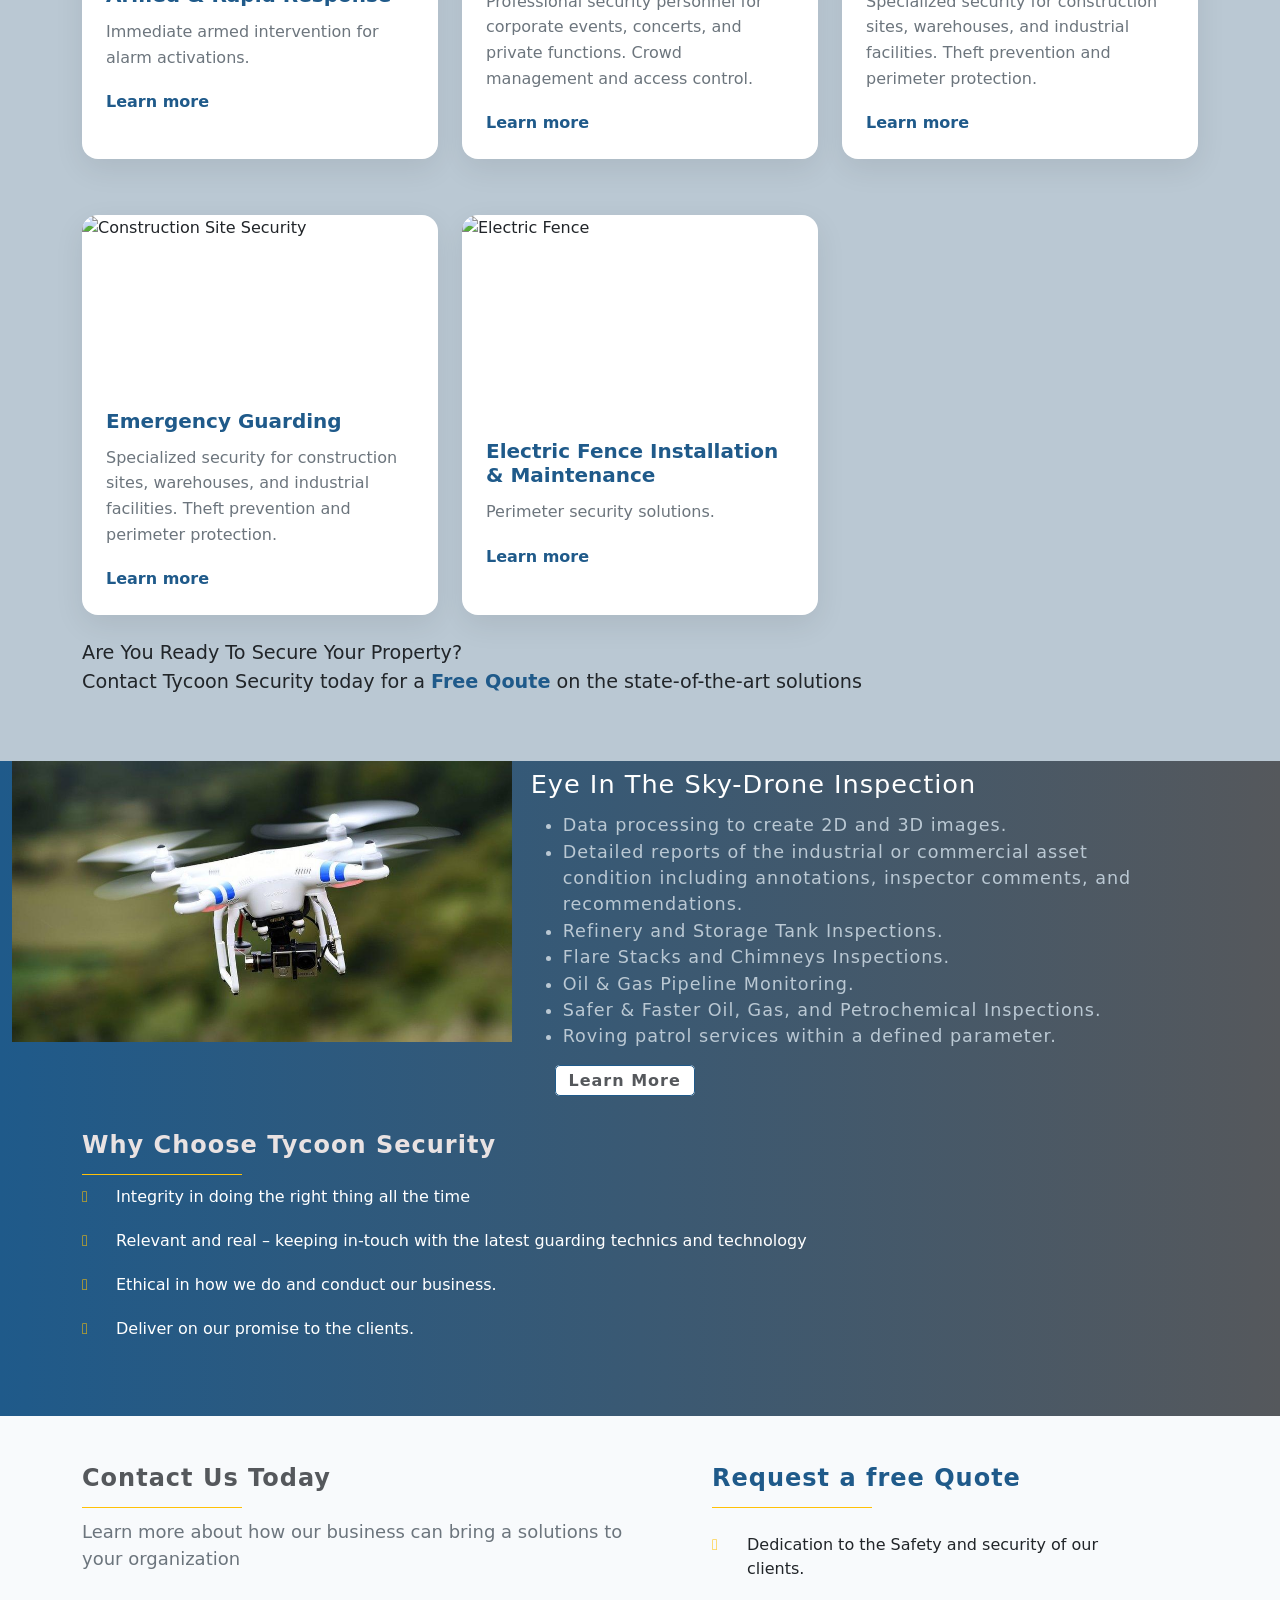
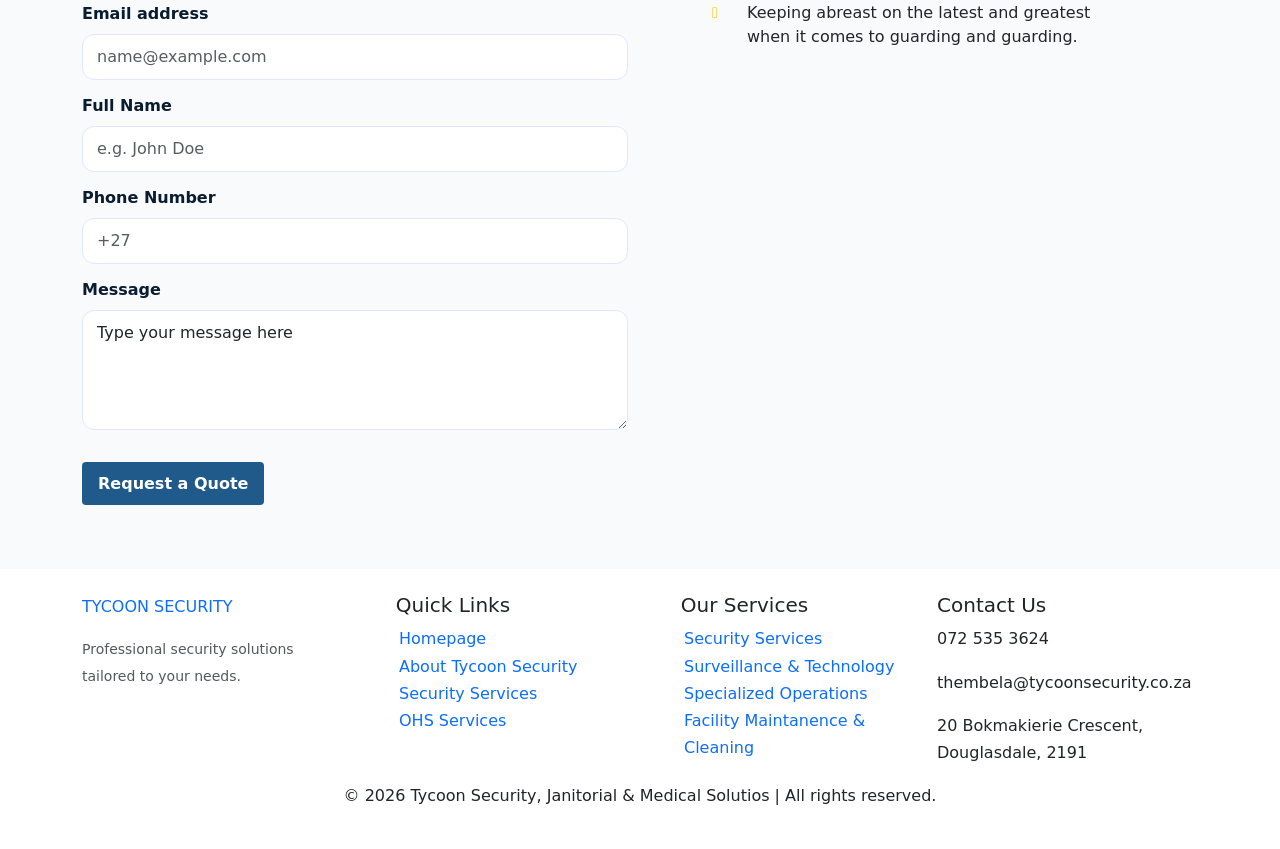
==== commit b8747dfb: "Updated service general descriptions" ====
--- a/index.html
+++ b/index.html
@@ -222,7 +222,125 @@
                     <div class="tab-pane fade show active" id="security" role="tabpanel">
                         <!-- General Description of the service category -->
                         <div class="category-description">
-                            <h4 class="fw-bold mb-3">Advanced Surveillance & Security Technology</h4>
+                            <!-- <h4 class="fw-bold mb-3">Advanced Surveillance & Security Technology</h4> -->
+                            <p class="text-muted mb-0" style="font-size: 18px; line-height: 1.7;">
+                                we believe true security is not a single action, but a layered approach. We combine the visible deterrent of professional guarding with the rapid reactivity of armed response and the physical barriers of electric fencing. Whether you need crowd control for a high-profile event, theft prevention on a construction site, or immediate emergency staffing, our team delivers precision and peace of mind. We don’t just watch your back; we fortify your perimeter
+                            </p>
+                        </div>
+
+                        <!-- 3 Service Cards (as shown in image) -->
+                        <div class="row g-4">
+
+                            <!-- Card 1: Armed & Rapid Response -->
+                            <div class="col-lg-4 col-md-6">
+                                <div class="card service-card">
+                                    <div class="card-image-container">
+                                        <img src="https://images.unsplash.com/photo-1748950363681-8f1eb9b416f7?q=80&w=387&auto=format&fit=crop&ixlib=rb-4.1.0&ixid=M3wxMjA3fDB8MHxwaG90by1wYWdlfHx8fGVufDB8fHx8fA%3D%3D"
+                                            alt="Armed Response">
+                                    </div>
+                                    <div class="card-body">
+                                        <h5 class="card-title">Armed & Rapid Response</h5>
+                                        <p class="card-text">
+                                            Immediate armed intervention for alarm activations.
+                                        </p>
+                                        <a href="#" class="learn-more">
+                                            Learn more <i class="fas fa-arrow-right"></i>
+                                        </a>
+                                    </div>
+                                </div>
+                            </div>
+
+                            <!-- Card 2: General & Events Guarding -->
+                            <div class="col-lg-4 col-md-6">
+                                <div class="card service-card">
+                                    <div class="card-image-container">
+                                        <img src="https://images.unsplash.com/photo-1652739758426-56a564265f9e?q=80&w=363&auto=format&fit=crop&ixlib=rb-4.1.0&ixid=M3wxMjA3fDB8MHxwaG90by1wYWdlfHx8fGVufDB8fHx8fA%3D%3D"
+                                            alt="Events Guarding">
+                                    </div>
+                                    <div class="card-body">
+                                        <h5 class="card-title">General & Events Guarding</h5>
+                                        <p class="card-text">
+                                            Professional security personnel for corporate events, concerts, and private
+                                            functions.
+                                            Crowd management and access control.
+                                        </p>
+                                        <a href="#" class="learn-more">
+                                            Learn more <i class="fas fa-arrow-right"></i>
+                                        </a>
+                                    </div>
+                                </div>
+                            </div>
+
+                            <!-- Card 3: Construction & Industrial Site Security -->
+                            <div class="col-lg-4 col-md-6">
+                                <div class="card service-card">
+                                    <div class="card-image-container">
+                                        <img src="https://images.unsplash.com/photo-1575261569688-399dd464cd13?q=80&w=387&auto=format&fit=crop&ixlib=rb-4.1.0&ixid=M3wxMjA3fDB8MHxwaG90by1wYWdlfHx8fGVufDB8fHx8fA%3D%3D"
+                                            alt="Construction Site Security">
+                                    </div>
+                                    <div class="card-body">
+                                        <h5 class="card-title">Construction & Industrial Site Security</h5>
+                                        <p class="card-text">
+                                            Specialized security for construction sites, warehouses, and industrial
+                                            facilities.
+                                            Theft prevention and perimeter protection.
+                                        </p>
+                                        <a href="#" class="learn-more">
+                                            Learn more <i class="fas fa-arrow-right"></i>
+                                        </a>
+                                    </div>
+                                </div>
+                            </div>
+
+                            <!-- Card 4: Emergency Guarding -->
+                            <div class="col-lg-4 col-md-6">
+                                <div class="card service-card">
+                                    <div class="card-image-container">
+                                        <img src="https://img.freepik.com/premium-photo/red-blue-light-flasher_220873-3074.jpg?semt=ais_hybrid&w=740&q=80"
+                                            alt="Construction Site Security">
+                                    </div>
+                                    <div class="card-body">
+                                        <h5 class="card-title">Emergency Guarding</h5>
+                                        <p class="card-text">
+                                            Specialized security for construction sites, warehouses, and industrial
+                                            facilities.
+                                            Theft prevention and perimeter protection.
+                                        </p>
+                                        <a href="#" class="learn-more">
+                                            Learn more <i class="fas fa-arrow-right"></i>
+                                        </a>
+                                    </div>
+                                </div>
+                            </div>
+
+                            <!-- Card 5: Electric Fence Installation & Maintenance -->
+                            <div class="col-lg-4 col-md-6">
+                                <div class="card service-card">
+                                    <div class="card-image-container">
+                                        <img src="https://encrypted-tbn0.gstatic.com/images?q=tbn:ANd9GcQBm0jz9KQOl6w1R0CcCvEzldK9itlHrduW3g&s"
+                                            alt="Electric Fence">
+                                    </div>
+                                    <div class="card-body">
+                                        <h5 class="card-title">Electric Fence Installation & Maintenance</h5>
+                                        <p class="card-text">
+                                            Perimeter security solutions.
+                                        </p>
+                                        <a href="#" class="learn-more">
+                                            Learn more <i class="fas fa-arrow-right"></i>
+                                        </a>
+                                    </div>
+                                </div>
+                            </div>
+
+                        </div>
+                    </div>
+
+                    <!-- SURVEILLANCE & TECHNOLOGY Tab -->
+                    <div class="tab-pane fade" id="surveillance" role="tabpanel">
+
+                        <!-- General Description of the service category -->
+                        <div class="category-description">
+                            <!-- <h4 class="fw-bold mb-3">Advanced Surveillance & Security Technology</h4> -->
                             <p class="text-muted mb-0" style="font-size: 18px; line-height: 1.7;">
                                 Comprehensive security technology solutions including CCTV, access control,
                                 alarm systems, and smart surveillance tailored to protect your assets 24/7.
@@ -230,20 +348,20 @@
                             </p>
                         </div>
 
-                        <!-- 3 Service Cards (as shown in image) -->
-                        <div class="row g-4">
-
-                            <!-- Card 1: Armed & Rapid Response -->
-                            <div class="col-lg-4 col-md-6">
-                                <div class="card service-card">
-                                    <div class="card-image-container">
-                                        <img src="https://images.unsplash.com/photo-1748950363681-8f1eb9b416f7?q=80&w=387&auto=format&fit=crop&ixlib=rb-4.1.0&ixid=M3wxMjA3fDB8MHxwaG90by1wYWdlfHx8fGVufDB8fHx8fA%3D%3D"
-                                            alt="Armed Response">
-                                    </div>
-                                    <div class="card-body">
-                                        <h5 class="card-title">Armed & Rapid Response</h5>
-                                        <p class="card-text">
-                                            Immediate armed intervention for alarm activations.
+                        <!-- Service Cards -->
+                        <div class="row g-4 py-4">
+
+                            <!-- Card 1: CCTV Inspection -->
+                            <div class="col-lg-4 col-md-6">
+                                <div class="card service-card">
+                                    <div class="card-image-container">
+                                        <img src="https://images.unsplash.com/photo-1708807472445-d33589e6b090?q=80&w=774&auto=format&fit=crop&ixlib=rb-4.1.0&ixid=M3wxMjA3fDB8MHxwaG90by1wYWdlfHx8fGVufDB8fHx8fA%3D%3D"
+                                            alt="CCTV Inspection">
+                                    </div>
+                                    <div class="card-body">
+                                        <h5 class="card-title">CCTV Inspection & Monitoring</h5>
+                                        <p class="card-text">
+                                            Live camera oversight and system audits.
                                         </p>
                                         <a href="#" class="learn-more">
                                             Learn more <i class="fas fa-arrow-right"></i>
@@ -251,136 +369,15 @@
                                     </div>
                                 </div>
                             </div>
-
-                            <!-- Card 2: General & Events Guarding -->
-                            <div class="col-lg-4 col-md-6">
-                                <div class="card service-card">
-                                    <div class="card-image-container">
-                                        <img src="https://images.unsplash.com/photo-1652739758426-56a564265f9e?q=80&w=363&auto=format&fit=crop&ixlib=rb-4.1.0&ixid=M3wxMjA3fDB8MHxwaG90by1wYWdlfHx8fGVufDB8fHx8fA%3D%3D"
-                                            alt="Events Guarding">
-                                    </div>
-                                    <div class="card-body">
-                                        <h5 class="card-title">General & Events Guarding</h5>
-                                        <p class="card-text">
-                                            Professional security personnel for corporate events, concerts, and private
-                                            functions.
-                                            Crowd management and access control.
-                                        </p>
-                                        <a href="#" class="learn-more">
-                                            Learn more <i class="fas fa-arrow-right"></i>
-                                        </a>
-                                    </div>
-                                </div>
-                            </div>
-
-                            <!-- Card 3: Construction & Industrial Site Security -->
-                            <div class="col-lg-4 col-md-6">
-                                <div class="card service-card">
-                                    <div class="card-image-container">
-                                        <img src="https://images.unsplash.com/photo-1575261569688-399dd464cd13?q=80&w=387&auto=format&fit=crop&ixlib=rb-4.1.0&ixid=M3wxMjA3fDB8MHxwaG90by1wYWdlfHx8fGVufDB8fHx8fA%3D%3D"
-                                            alt="Construction Site Security">
-                                    </div>
-                                    <div class="card-body">
-                                        <h5 class="card-title">Construction & Industrial Site Security</h5>
-                                        <p class="card-text">
-                                            Specialized security for construction sites, warehouses, and industrial
-                                            facilities.
-                                            Theft prevention and perimeter protection.
-                                        </p>
-                                        <a href="#" class="learn-more">
-                                            Learn more <i class="fas fa-arrow-right"></i>
-                                        </a>
-                                    </div>
-                                </div>
-                            </div>
-
-                            <!-- Card 4: Emergency Guarding -->
-                            <div class="col-lg-4 col-md-6">
-                                <div class="card service-card">
-                                    <div class="card-image-container">
-                                        <img src="https://img.freepik.com/premium-photo/red-blue-light-flasher_220873-3074.jpg?semt=ais_hybrid&w=740&q=80"
-                                            alt="Construction Site Security">
-                                    </div>
-                                    <div class="card-body">
-                                        <h5 class="card-title">Emergency Guarding</h5>
-                                        <p class="card-text">
-                                            Specialized security for construction sites, warehouses, and industrial
-                                            facilities.
-                                            Theft prevention and perimeter protection.
-                                        </p>
-                                        <a href="#" class="learn-more">
-                                            Learn more <i class="fas fa-arrow-right"></i>
-                                        </a>
-                                    </div>
-                                </div>
-                            </div>
-
-                            <!-- Card 5: Electric Fence Installation & Maintenance -->
-                            <div class="col-lg-4 col-md-6">
-                                <div class="card service-card">
-                                    <div class="card-image-container">
-                                        <img src="https://encrypted-tbn0.gstatic.com/images?q=tbn:ANd9GcQBm0jz9KQOl6w1R0CcCvEzldK9itlHrduW3g&s"
-                                            alt="Electric Fence">
-                                    </div>
-                                    <div class="card-body">
-                                        <h5 class="card-title">Electric Fence Installation & Maintenance</h5>
-                                        <p class="card-text">
-                                            Perimeter security solutions.
-                                        </p>
-                                        <a href="#" class="learn-more">
-                                            Learn more <i class="fas fa-arrow-right"></i>
-                                        </a>
-                                    </div>
-                                </div>
-                            </div>
-
-                        </div>
-                    </div>
-
-                    <!-- SURVEILLANCE & TECHNOLOGY Tab -->
-                    <div class="tab-pane fade" id="surveillance" role="tabpanel">
-
-                        <!-- General Description of the service category -->
-                        <div class="category-description">
-                            <h4 class="fw-bold mb-3">Advanced Surveillance & Security Technology</h4>
-                            <p class="text-muted mb-0" style="font-size: 18px; line-height: 1.7;">
-                                Comprehensive security technology solutions including CCTV, access control,
-                                alarm systems, and smart surveillance tailored to protect your assets 24/7.
-                                Our cutting-edge technology ensures real-time monitoring and rapid incident response.
-                            </p>
-                        </div>
-
-                        <!-- Service Cards -->
-                        <div class="row g-4 py-4">
-
-                            <!-- Card 1: CCTV Inspection -->
-                            <div class="col-lg-4 col-md-6">
-                                <div class="card service-card">
-                                    <div class="card-image-container">
-                                        <img src="https://images.unsplash.com/photo-1708807472445-d33589e6b090?q=80&w=774&auto=format&fit=crop&ixlib=rb-4.1.0&ixid=M3wxMjA3fDB8MHxwaG90by1wYWdlfHx8fGVufDB8fHx8fA%3D%3D"
-                                            alt="CCTV Inspection">
-                                    </div>
-                                    <div class="card-body">
-                                        <h5 class="card-title">CCTV Inspection & Monitoring</h5>
-                                        <p class="card-text">
-                                            Live camera oversight and system audits.
-                                        </p>
-                                        <a href="#" class="learn-more">
-                                            Learn more <i class="fas fa-arrow-right"></i>
-                                        </a>
-                                    </div>
-                                </div>
-                            </div>
                         </div>
                     </div>
 
                     <!-- SPECIALISED OPERATIONS Tab -->
                     <div class="tab-pane fade" id="specialised" role="tabpanel">
                         <div class="category-description">
-                            <h4 class="fw-bold mb-3">Specialised Operations & Tactical Solutions</h4>
+                            <!-- <h4 class="fw-bold mb-3">Specialised Operations & Tactical Solutions</h4> -->
                             <p class="text-muted mb-0" style="font-size: 18px; line-height: 1.7;">
-                                Highly trained tactical teams for high-risk environments, VIP protection,
-                                and specialized security operations. Discreet, professional, and fully equipped.
+                                Our escort and truck escort services ensure your high-value assets move from point A to point B without incident, protected by trained professionals who understand the stakes. And when danger takes a chemical form, our hazardous spill team responds immediately to contain, remove, and decontaminate, protecting both people and the environment. For the jobs that carry the most risk, we bring the most experience.
                             </p>
                         </div>
                         <div class="row g-4">
@@ -420,7 +417,7 @@
                     <!-- FACILITY MAINTENANCE & CLEANING Tab -->
                     <div class="tab-pane fade" id="facility" role="tabpanel">
                         <div class="category-description">
-                            <h4 class="fw-bold mb-3">Facility Maintenance & Cleaning</h4>
+                            <!-- <h4 class="fw-bold mb-3">Facility Maintenance & Cleaning</h4> -->
                             <p class="text-muted mb-0" style="font-size: 18px; line-height: 1.7;">
                                 Complete facility management solutions including janitorial services, deep cleaning,
                                 and preventive maintenance for commercial and industrial properties.
@@ -750,3 +747,4 @@
 </html>
 
 
+
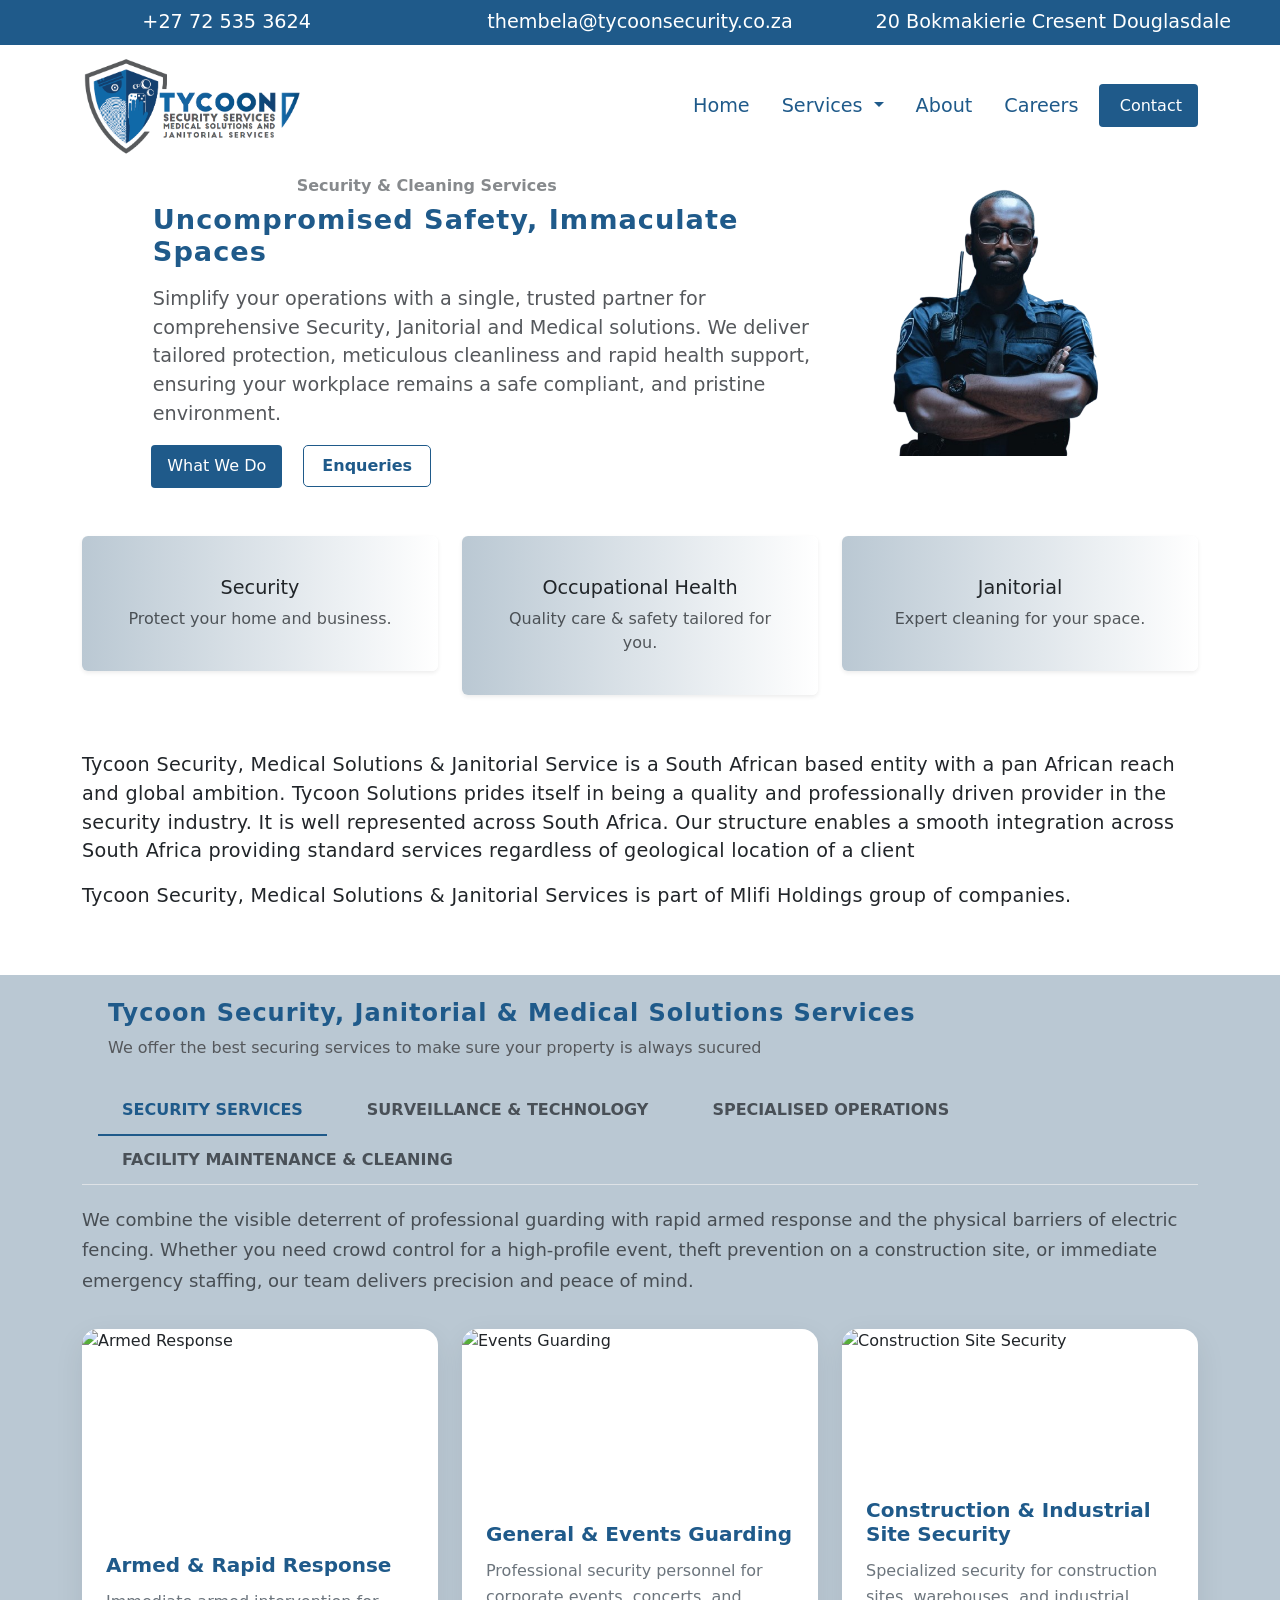
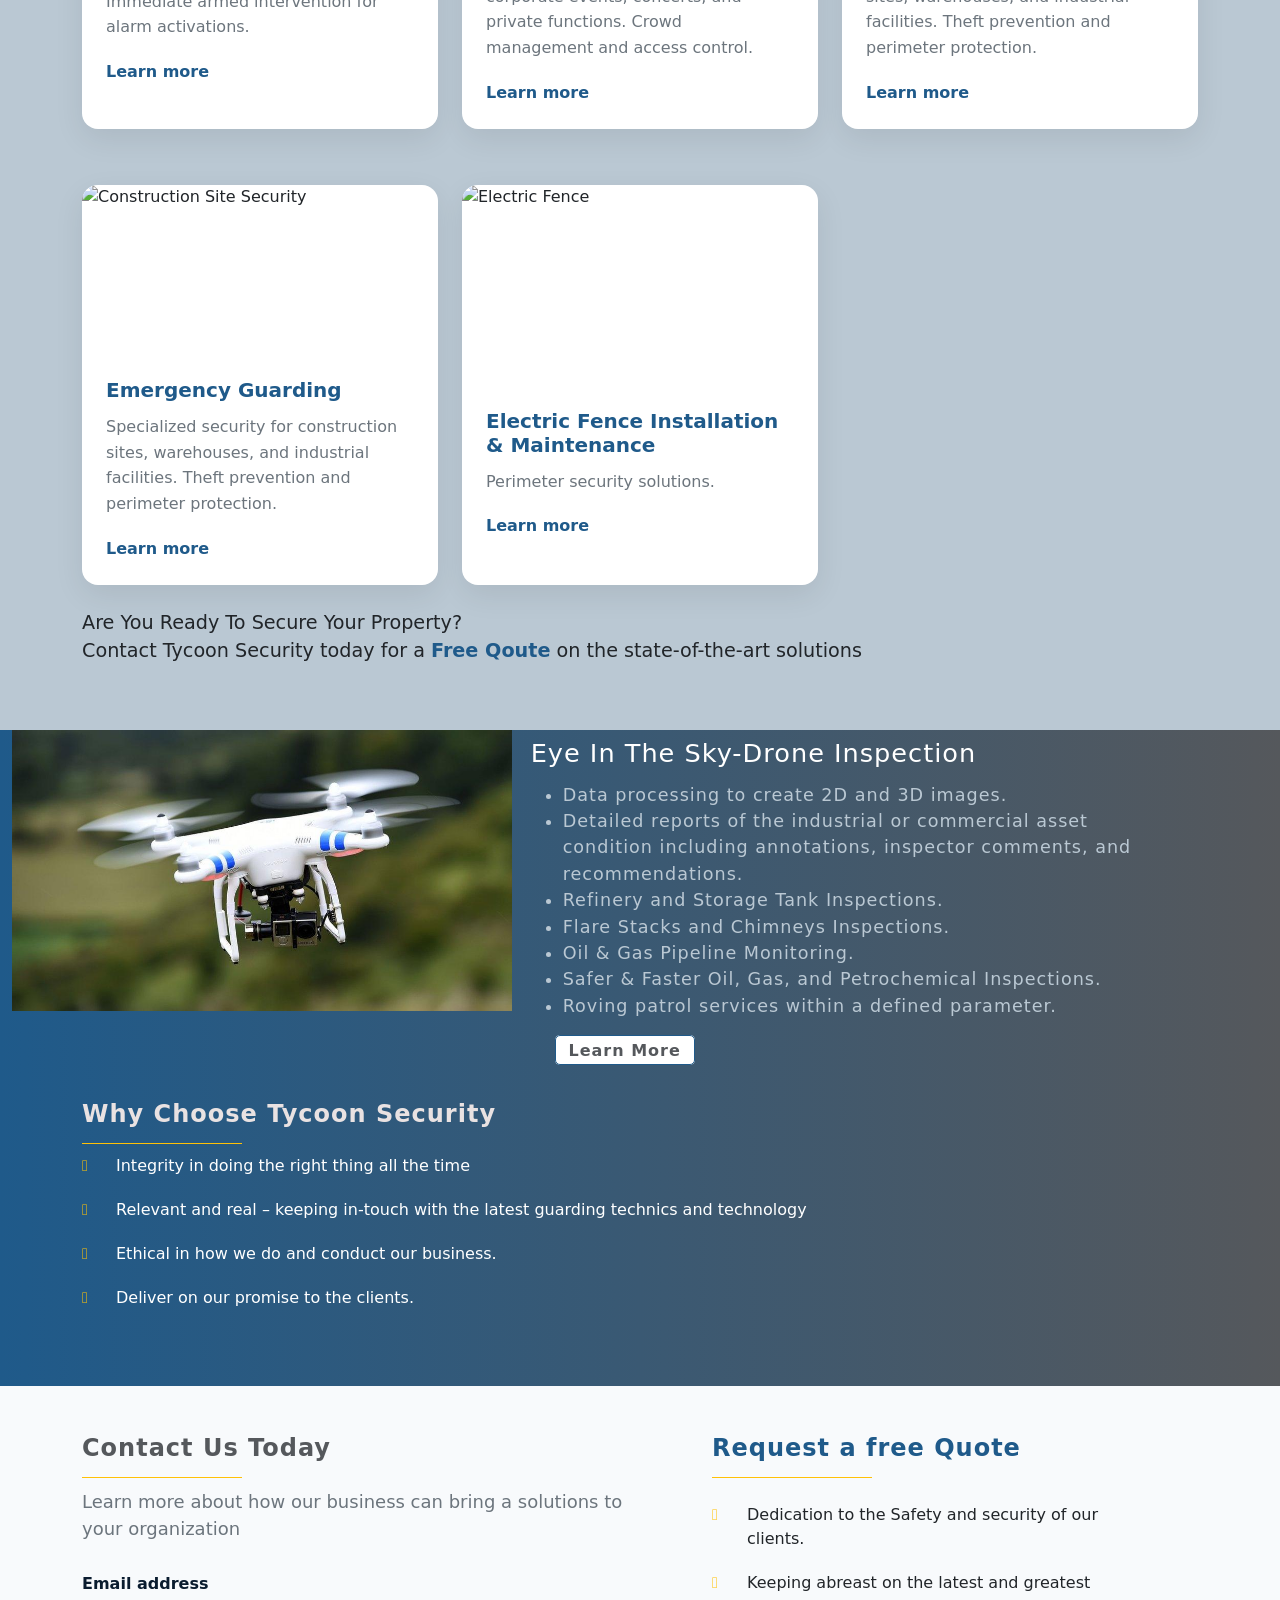
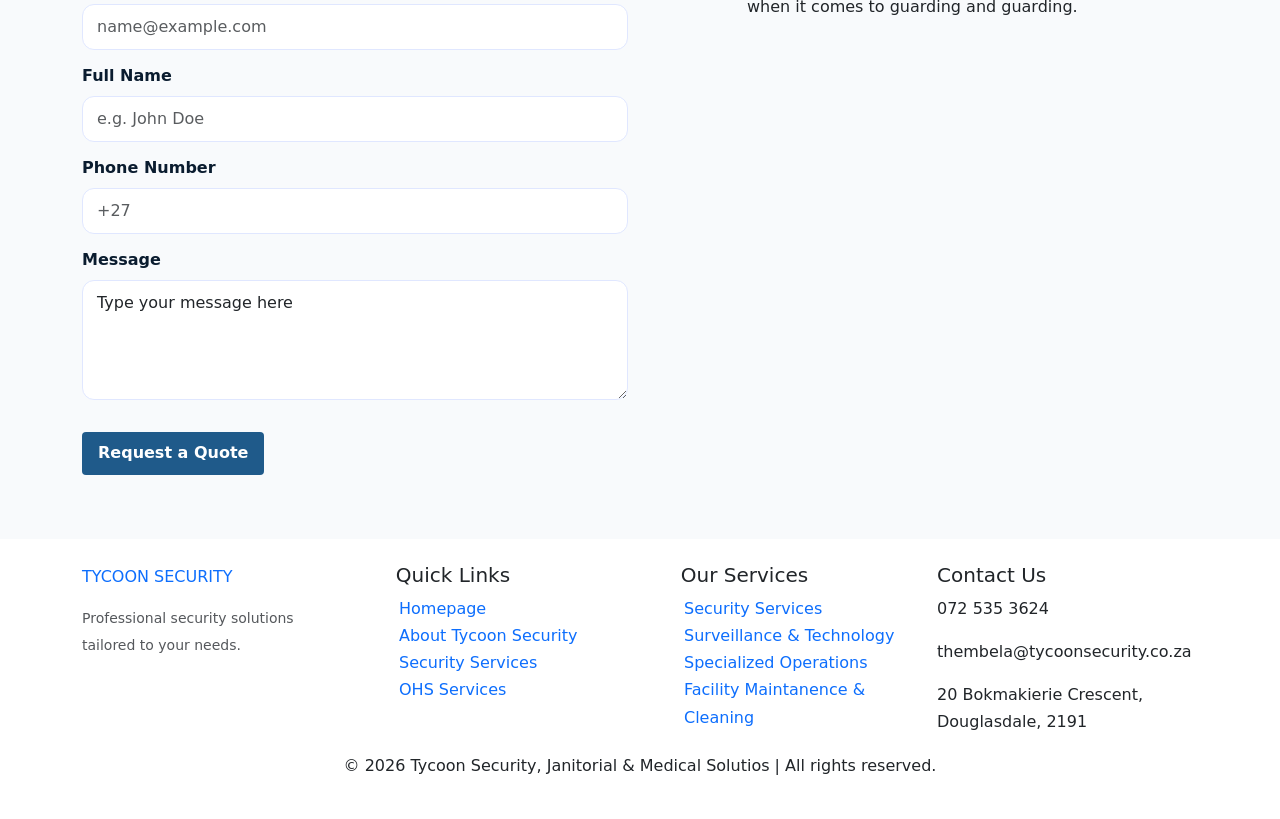
==== commit d62a9930: "service descriptions" ====
--- a/index.html
+++ b/index.html
@@ -224,7 +224,7 @@
                         <div class="category-description">
                             <!-- <h4 class="fw-bold mb-3">Advanced Surveillance & Security Technology</h4> -->
                             <p class="text-muted mb-0" style="font-size: 18px; line-height: 1.7;">
-                                we believe true security is not a single action, but a layered approach. We combine the visible deterrent of professional guarding with the rapid reactivity of armed response and the physical barriers of electric fencing. Whether you need crowd control for a high-profile event, theft prevention on a construction site, or immediate emergency staffing, our team delivers precision and peace of mind. We don’t just watch your back; we fortify your perimeter
+                             We combine the visible deterrent of professional guarding with rapid armed response and the physical barriers of electric fencing. Whether you need crowd control for a high-profile event, theft prevention on a construction site, or immediate emergency staffing, our team delivers precision and peace of mind.
                             </p>
                         </div>
 
@@ -344,7 +344,6 @@
                             <p class="text-muted mb-0" style="font-size: 18px; line-height: 1.7;">
                                 Comprehensive security technology solutions including CCTV, access control,
                                 alarm systems, and smart surveillance tailored to protect your assets 24/7.
-                                Our cutting-edge technology ensures real-time monitoring and rapid incident response.
                             </p>
                         </div>
 
@@ -377,7 +376,7 @@
                         <div class="category-description">
                             <!-- <h4 class="fw-bold mb-3">Specialised Operations & Tactical Solutions</h4> -->
                             <p class="text-muted mb-0" style="font-size: 18px; line-height: 1.7;">
-                                Our escort and truck escort services ensure your high-value assets move from point A to point B without incident, protected by trained professionals who understand the stakes. And when danger takes a chemical form, our hazardous spill team responds immediately to contain, remove, and decontaminate, protecting both people and the environment. For the jobs that carry the most risk, we bring the most experience.
+                                Our escort and truck escort services ensure your high-value assets and personel move from point A to point B without incident, protected by trained professionals who understand the stakes. And when danger takes a chemical form, our hazardous spill team responds immediately to contain, remove, and decontaminate, protecting both people and the environment.
                             </p>
                         </div>
                         <div class="row g-4">
@@ -748,3 +747,4 @@
 
 
 
+
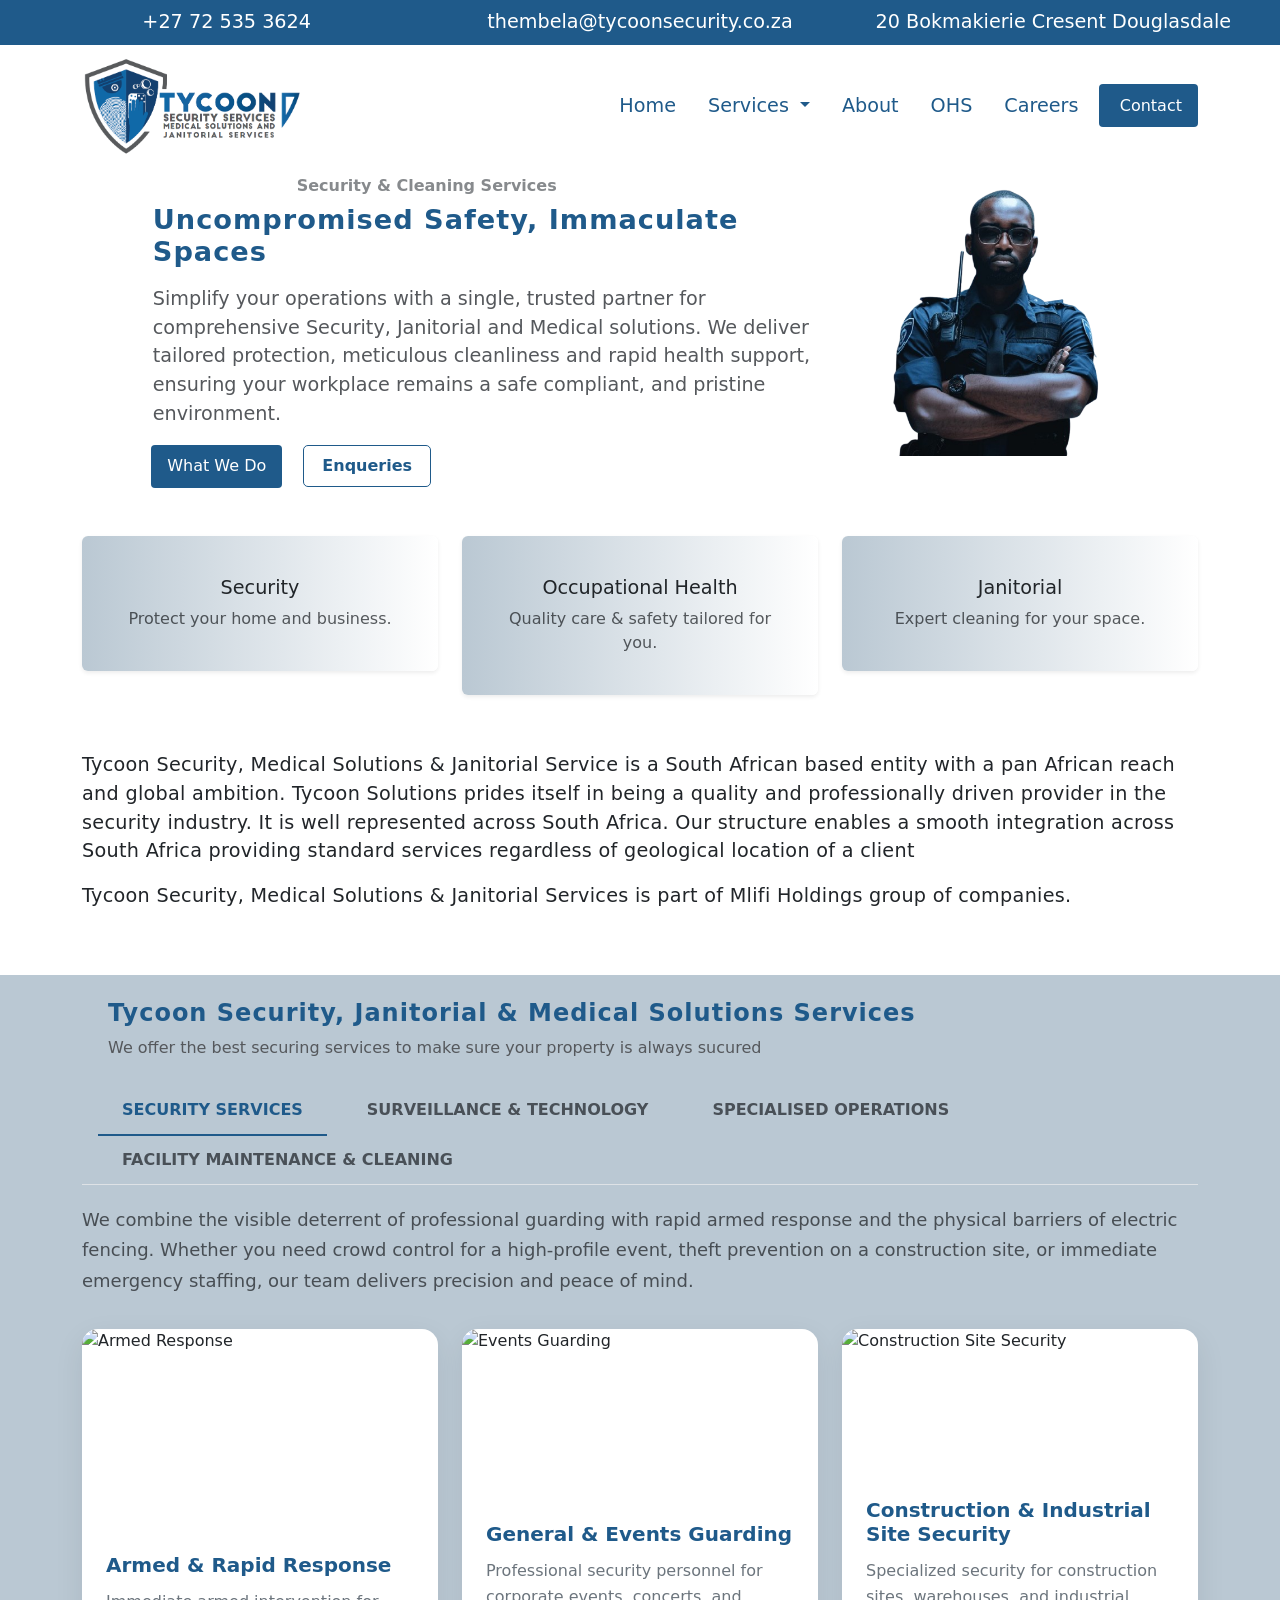
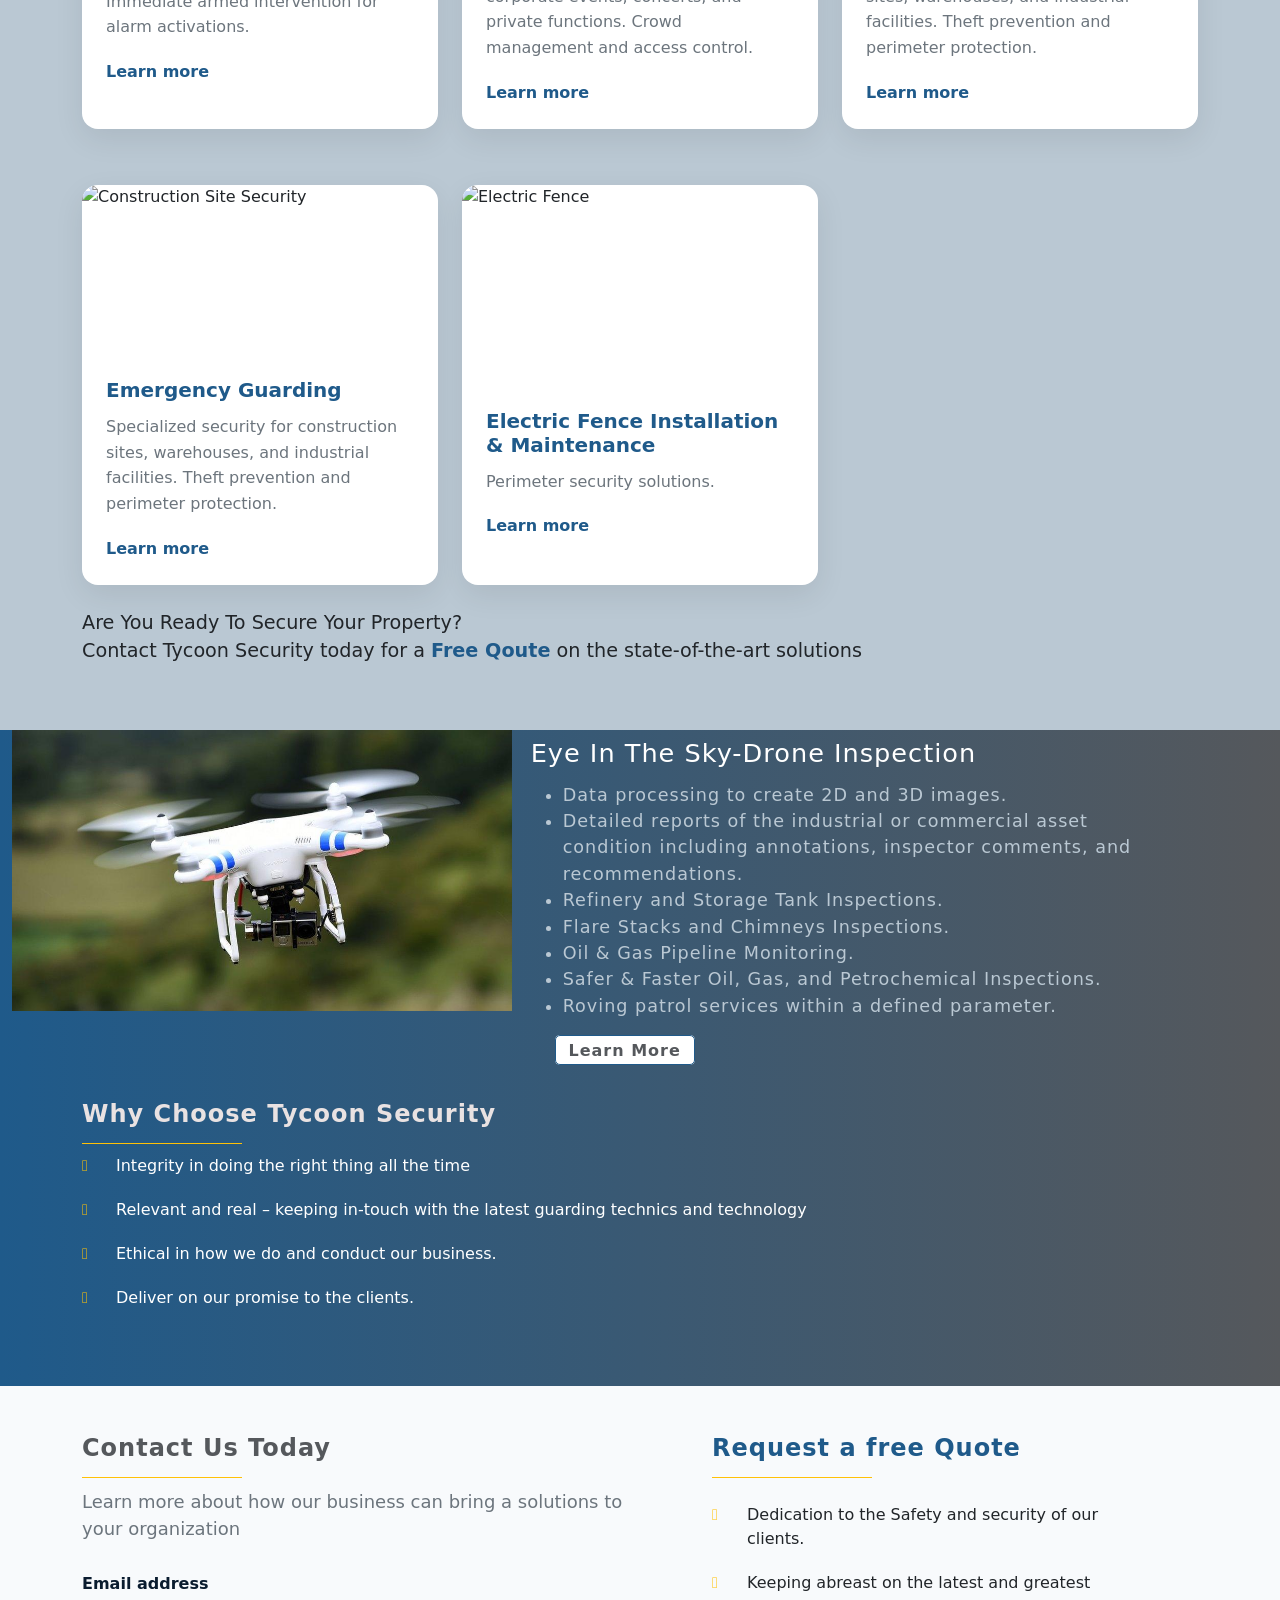
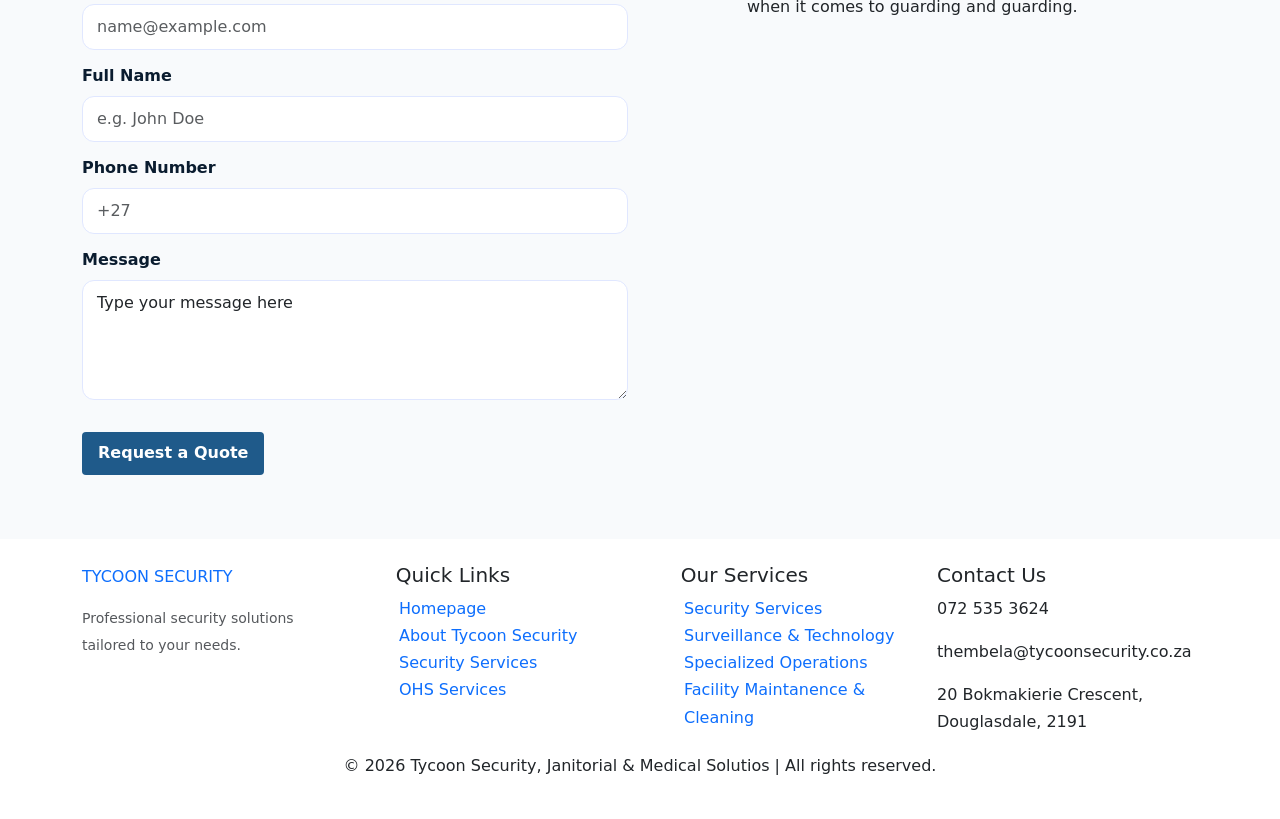
==== commit f915c719: "Added a nav link" ====
--- a/index.html
+++ b/index.html
@@ -75,6 +75,7 @@
                             Services
                         </a>
                         <ul class="dropdown-menu" aria-labelledby="servicesDropdown">
+                             <li><a class="dropdown-item" href="OHS.html">Occupational Health & Safety</a></li>
                             <li><a class="dropdown-item" href="#">Security Services</a></li>
                             <li><a class="dropdown-item" href="#">Surveillance & Technology</a></li>
                             <li><a class="dropdown-item" href="#">Specialized Operations</a></li>
@@ -84,6 +85,10 @@
 
                     <li class="nav-item">
                         <a class="nav-link" href="about_tycoon.html">About</a>
+                    </li>
+
+                    <li class="nav-item">
+                        <a class="nav-link" href="OHS.html">OHS</a>
                     </li>
 
                     <li class="nav-item">
@@ -748,3 +753,4 @@
 
 
 
+
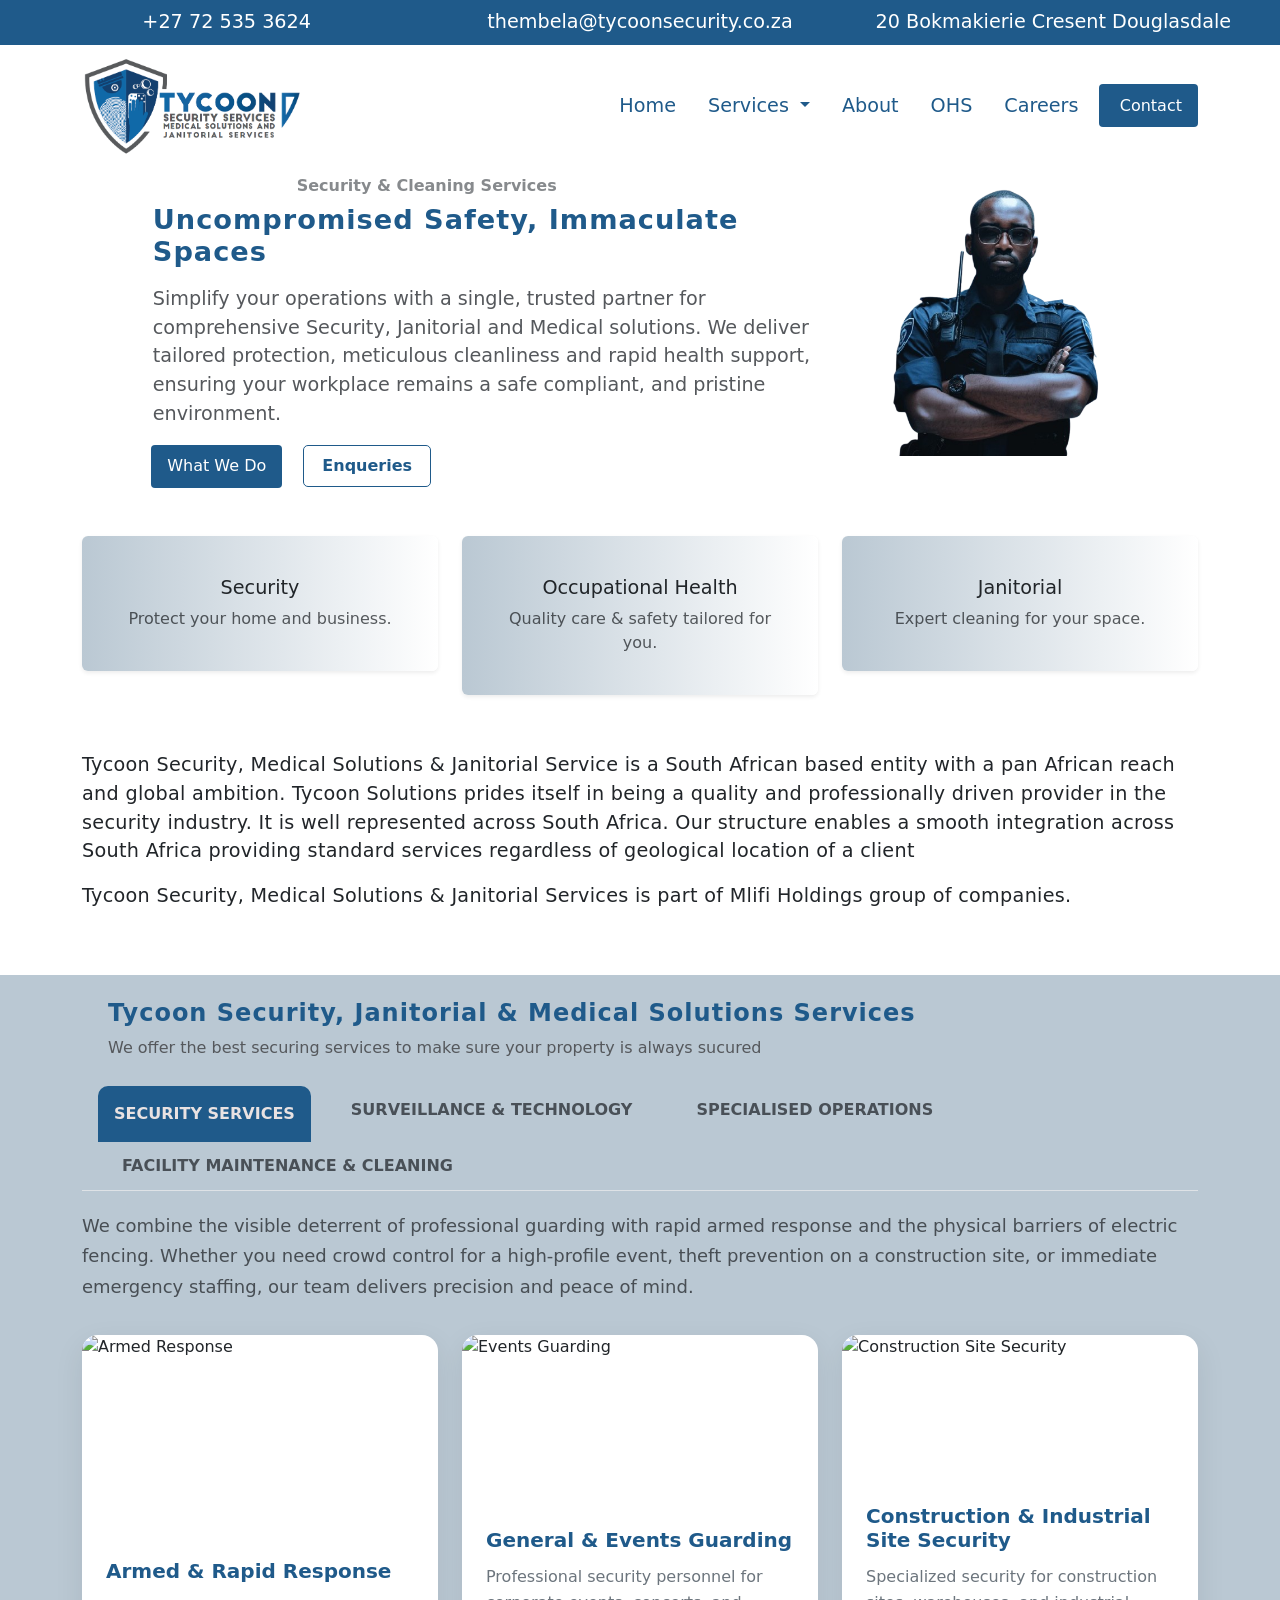
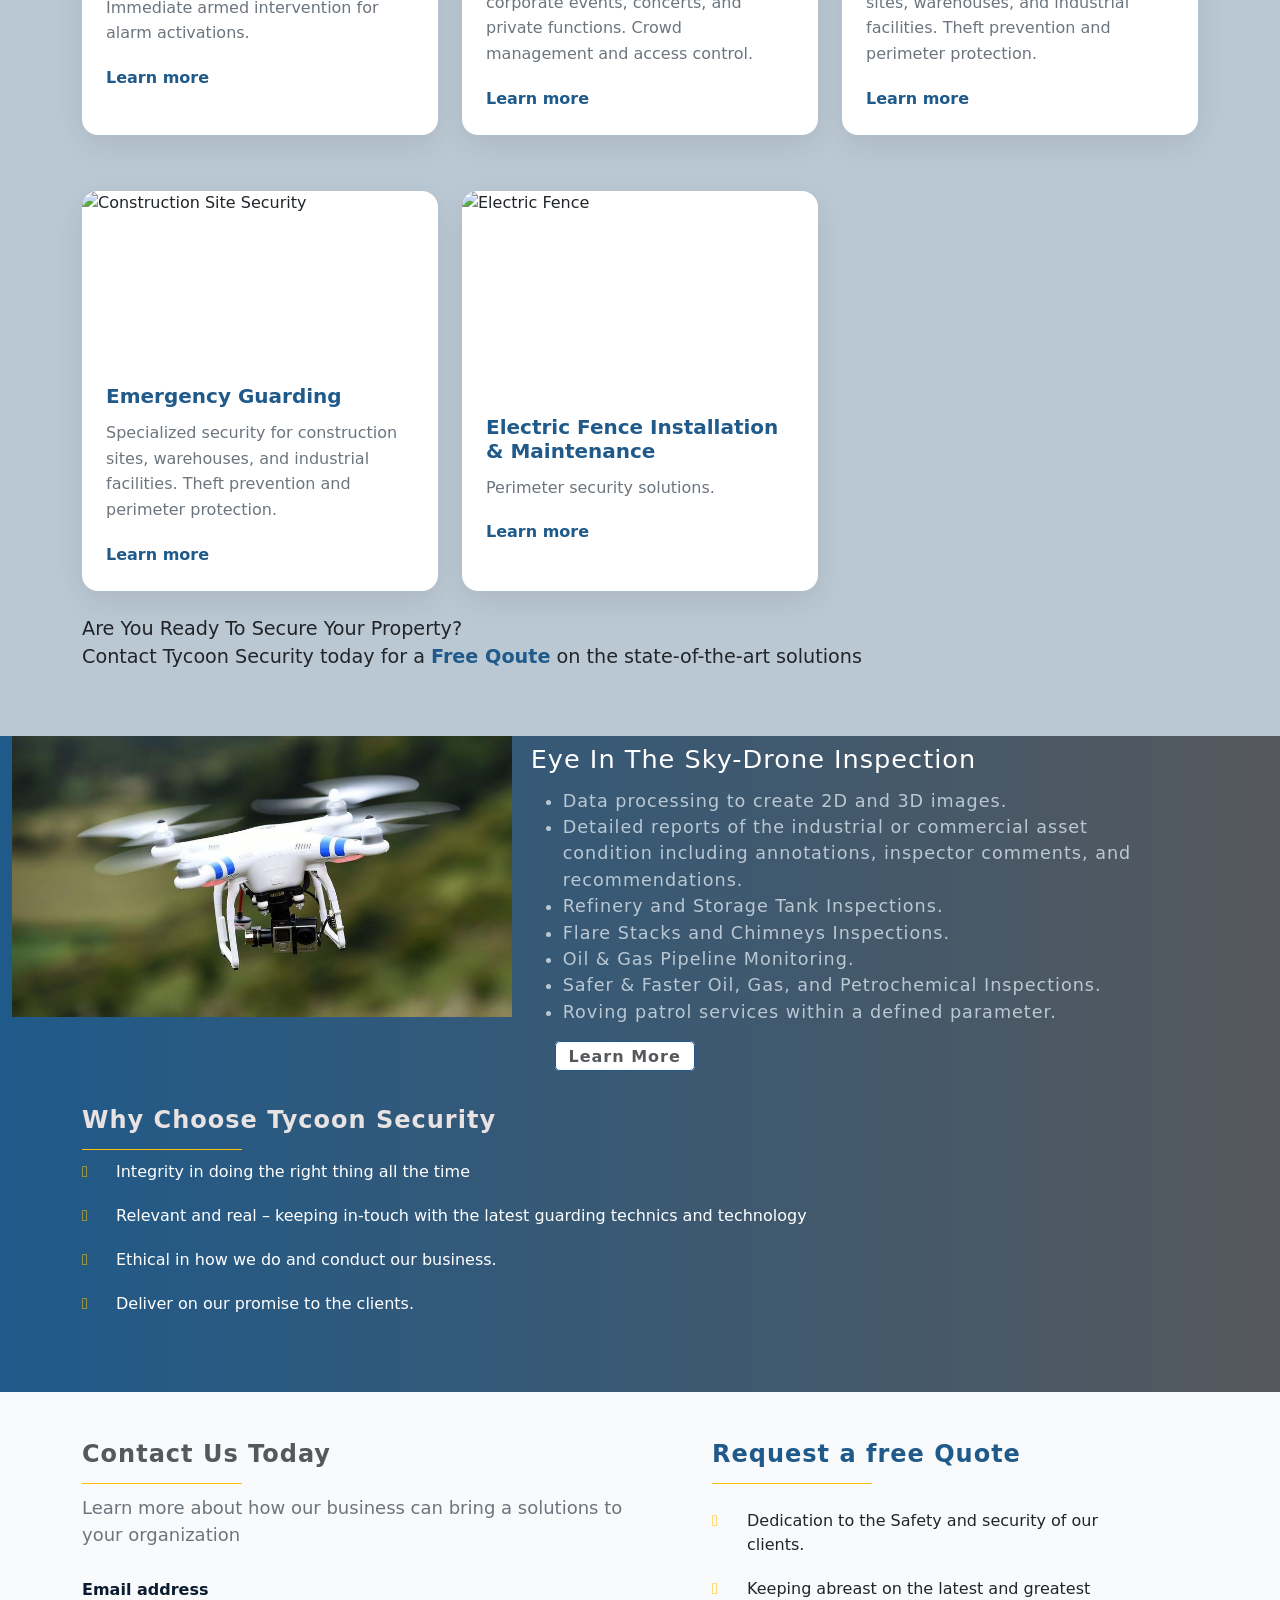
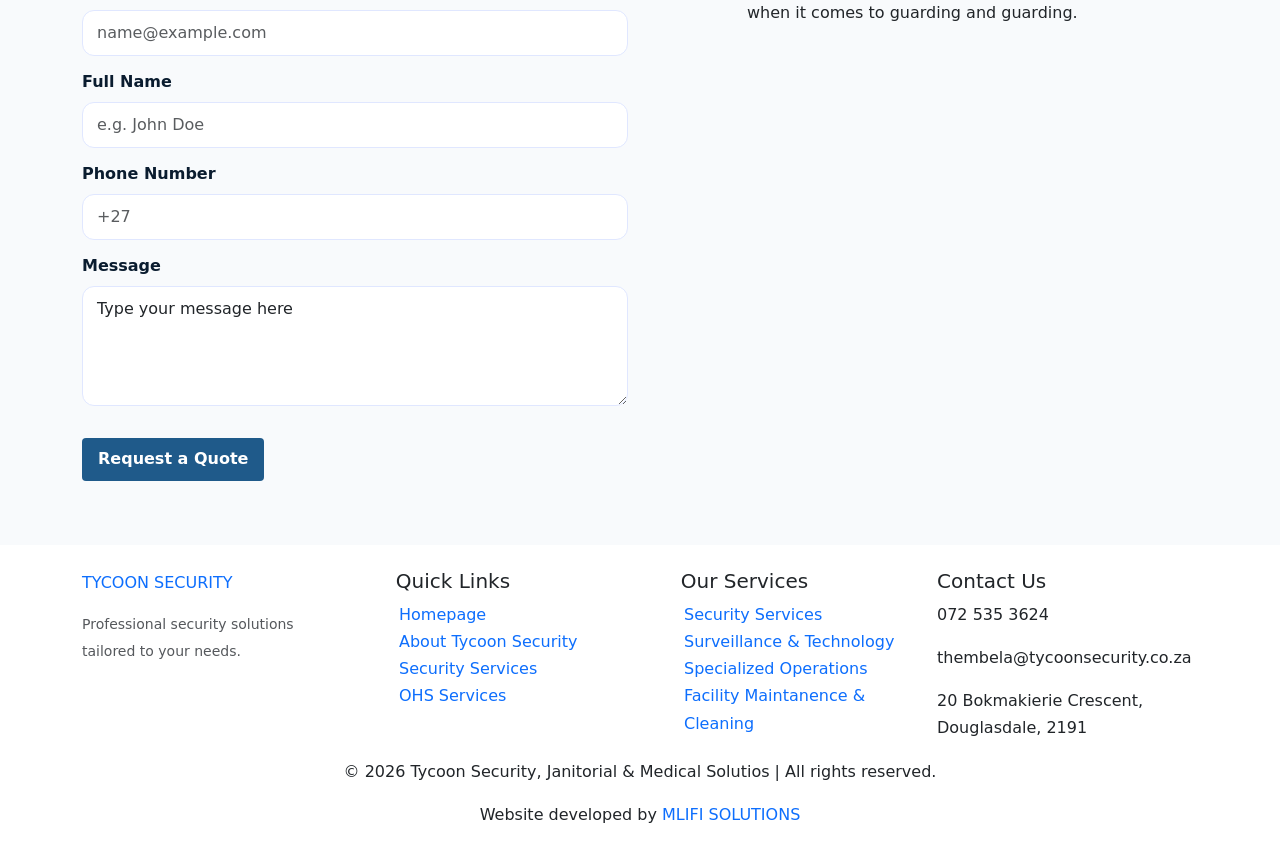
==== commit f2f9a8fd: "Added individual services pages" ====
--- a/index.html
+++ b/index.html
@@ -75,11 +75,13 @@
                             Services
                         </a>
                         <ul class="dropdown-menu" aria-labelledby="servicesDropdown">
-                             <li><a class="dropdown-item" href="OHS.html">Occupational Health & Safety</a></li>
-                            <li><a class="dropdown-item" href="#">Security Services</a></li>
-                            <li><a class="dropdown-item" href="#">Surveillance & Technology</a></li>
-                            <li><a class="dropdown-item" href="#">Specialized Operations</a></li>
-                            <li><a class="dropdown-item" href="#">Facility Maintenance & Cleaning</a></li>
+                            <li><a class="dropdown-item" href="OHS.html">Occupational Health & Safety</a></li>
+                            <li><a class="dropdown-item" href="security_services.html">Security Services</a></li>
+                            <li><a class="dropdown-item" href="surveillance&technology.html">Surveillance &
+                                    Technology</a></li>
+                            <li><a class="dropdown-item" href="special_operations.html">Specialized Operations</a></li>
+                            <li><a class="dropdown-item" href="facility_maintanance&cleaning.html">Facility Maintenance
+                                    & Cleaning</a></li>
                         </ul>
                     </li>
 
@@ -229,7 +231,10 @@
                         <div class="category-description">
                             <!-- <h4 class="fw-bold mb-3">Advanced Surveillance & Security Technology</h4> -->
                             <p class="text-muted mb-0" style="font-size: 18px; line-height: 1.7;">
-                             We combine the visible deterrent of professional guarding with rapid armed response and the physical barriers of electric fencing. Whether you need crowd control for a high-profile event, theft prevention on a construction site, or immediate emergency staffing, our team delivers precision and peace of mind.
+                                We combine the visible deterrent of professional guarding with rapid armed response and
+                                the physical barriers of electric fencing. Whether you need crowd control for a
+                                high-profile event, theft prevention on a construction site, or immediate emergency
+                                staffing, our team delivers precision and peace of mind.
                             </p>
                         </div>
 
@@ -248,7 +253,7 @@
                                         <p class="card-text">
                                             Immediate armed intervention for alarm activations.
                                         </p>
-                                        <a href="#" class="learn-more">
+                                        <a href="security_services.html" class="learn-more">
                                             Learn more <i class="fas fa-arrow-right"></i>
                                         </a>
                                     </div>
@@ -269,7 +274,7 @@
                                             functions.
                                             Crowd management and access control.
                                         </p>
-                                        <a href="#" class="learn-more">
+                                        <a href="security_services.html" class="learn-more">
                                             Learn more <i class="fas fa-arrow-right"></i>
                                         </a>
                                     </div>
@@ -290,7 +295,7 @@
                                             facilities.
                                             Theft prevention and perimeter protection.
                                         </p>
-                                        <a href="#" class="learn-more">
+                                        <a href="security_services.html" class="learn-more">
                                             Learn more <i class="fas fa-arrow-right"></i>
                                         </a>
                                     </div>
@@ -311,7 +316,7 @@
                                             facilities.
                                             Theft prevention and perimeter protection.
                                         </p>
-                                        <a href="#" class="learn-more">
+                                        <a href="security_services.html" class="learn-more">
                                             Learn more <i class="fas fa-arrow-right"></i>
                                         </a>
                                     </div>
@@ -330,7 +335,7 @@
                                         <p class="card-text">
                                             Perimeter security solutions.
                                         </p>
-                                        <a href="#" class="learn-more">
+                                        <a href="security_services.html" class="learn-more">
                                             Learn more <i class="fas fa-arrow-right"></i>
                                         </a>
                                     </div>
@@ -367,7 +372,7 @@
                                         <p class="card-text">
                                             Live camera oversight and system audits.
                                         </p>
-                                        <a href="#" class="learn-more">
+                                        <a href="surveillance&technology.html" class="learn-more">
                                             Learn more <i class="fas fa-arrow-right"></i>
                                         </a>
                                     </div>
@@ -381,7 +386,11 @@
                         <div class="category-description">
                             <!-- <h4 class="fw-bold mb-3">Specialised Operations & Tactical Solutions</h4> -->
                             <p class="text-muted mb-0" style="font-size: 18px; line-height: 1.7;">
-                                Our escort and truck escort services ensure your high-value assets and personel move from point A to point B without incident, protected by trained professionals who understand the stakes. And when danger takes a chemical form, our hazardous spill team responds immediately to contain, remove, and decontaminate, protecting both people and the environment.
+                                Our escort and truck escort services ensure your high-value assets and personel move
+                                from point A to point B without incident, protected by trained professionals who
+                                understand the stakes. And when danger takes a chemical form, our hazardous spill team
+                                responds immediately to contain, remove, and decontaminate, protecting both people and
+                                the environment.
                             </p>
                         </div>
                         <div class="row g-4">
@@ -396,7 +405,8 @@
                                         <p class="card-text">
                                             Secure transportation of assets or high-value goods.
                                         </p>
-                                        <a href="#" class="learn-more">Learn more <i class="fas fa-arrow-right"></i></a>
+                                        <a href="special_operations.html" class="learn-more">Learn more <i
+                                                class="fas fa-arrow-right"></i></a>
                                     </div>
                                 </div>
                             </div>
@@ -411,7 +421,8 @@
                                         <p class="card-text">
                                             Containment, removal, and decontamination.
                                         </p>
-                                        <a href="#" class="learn-more">Learn more <i class="fas fa-arrow-right"></i></a>
+                                        <a href="special_operations.html" class="learn-more">Learn more <i
+                                                class="fas fa-arrow-right"></i></a>
                                     </div>
                                 </div>
                             </div>
@@ -439,7 +450,8 @@
                                         <p class="card-text">
                                             Heavy-duty cleaning for factories, warehouses, and industrial facilities.
                                         </p>
-                                        <a href="#" class="learn-more">Learn more <i class="fas fa-arrow-right"></i></a>
+                                        <a href="facility_maintanance&cleaning.html" class="learn-more">Learn more <i
+                                                class="fas fa-arrow-right"></i></a>
                                     </div>
                                 </div>
                             </div>
@@ -454,7 +466,8 @@
                                         <p class="card-text">
                                             Daily and weekly cleaning services for corporate offices and retail spaces.
                                         </p>
-                                        <a href="#" class="learn-more">Learn more <i class="fas fa-arrow-right"></i></a>
+                                        <a href="facility_maintanance&cleaning.html" class="learn-more">Learn more <i
+                                                class="fas fa-arrow-right"></i></a>
                                     </div>
                                 </div>
                             </div>
@@ -469,7 +482,8 @@
                                         <p class="card-text">
                                             Deep cleaning after building/renovation
                                         </p>
-                                        <a href="#" class="learn-more">Learn more <i class="fas fa-arrow-right"></i></a>
+                                        <a href="facility_maintanance&cleaning.html" class="learn-more">Learn more <i
+                                                class="fas fa-arrow-right"></i></a>
                                     </div>
                                 </div>
                             </div>
@@ -480,7 +494,7 @@
             </div>
         </section>
 
-        <div class="container py-4" style="font-size: 1.2rem;" >
+        <div class="container py-4" style="font-size: 1.2rem;">
             <p>Are You Ready To Secure Your Property? <br>
                 Contact Tycoon Security today for a <span style="color: #1F5A8A; font-weight: bold;">Free Qoute</span>
                 on the state-of-the-art solutions </p>
@@ -509,7 +523,7 @@
                         <li>Roving patrol services within a defined parameter.</li>
                     </ul>
                 </div>
-                <a class="drone-btn" href="">Learn More</a>
+                <a class="drone-btn" href="contact.html">Learn More</a>
             </div>
         </div>
 
@@ -616,8 +630,8 @@
             </div>
         </div>
     </section>
-    
-<!-- Back To Top Button -->
+
+    <!-- Back To Top Button -->
     <button id="backToTop" class="back-to-top-btn" aria-label="Back to top">
         <svg class="progress-ring" width="50" height="50">
             <circle class="progress-ring__circle" stroke="#c49a2b" stroke-width="3" fill="transparent" r="22" cx="25"
@@ -682,6 +696,7 @@
             <!-- Footer Bottom -->
             <div class="footer-bottom text-center">
                 <p>&copy; 2026 Tycoon Security, Janitorial & Medical Solutios | All rights reserved.</p>
+                <p>Website developed by <a href="http://mlifi.co.za" target="_blank" rel="noopener noreferrer">MLIFI SOLUTIONS</a></p>
             </div>
         </div>
     </footer>
@@ -748,9 +763,4 @@
 </body>
 
 
-</html>
-
-
-
-
-
+</html>
--- a/styles/index.css
+++ b/styles/index.css
@@ -4,6 +4,7 @@
     --tertiary-color: #55585C;
     --text-color: #FFF;
 }
+
 /* Animations */
 [data-aos] {
     pointer-events: none;
@@ -18,6 +19,7 @@
     font-size: 1.7rem;
     font-weight: bold;
 }
+
 .hero-container {
     background-image: url("https://acessecurity.co.za/");
     background-size: cover;
@@ -32,6 +34,7 @@
     color: var(--tertiary-color);
     text-align: left;
 }
+
 .intro {
     margin-left: 8.8rem;
 }
@@ -40,9 +43,11 @@
     .intro {
         margin-left: 0;
     }
+
     .hero-para {
         margin-left: 0;
     }
+
     .hero-img {
         display: none;
     }
@@ -131,13 +136,18 @@
 }
 
 .service-tabs .nav-link.active {
-    color: var(--primary-color);
+    /* color: var(--primary-color);
     background: transparent;
-    border-bottom: 2px solid var(--primary-color);
+    border-bottom: 2px solid var(--primary-color); */
+
+    background-color: #1F5A8A;
+    padding: 1rem;
+    border-radius: 10px 10px 0 0;
+    color: #e9e2e2;
 }
 
 .service-tabs .nav-link:hover {
-    color: var(--primary-color);
+    color: #2b2929;
     border-bottom: 2px solid var(--primary-color);
 }
 
@@ -471,4 +481,4 @@
 .back-to-top-btn i {
     position: relative;
     z-index: 2;
-}
+}
